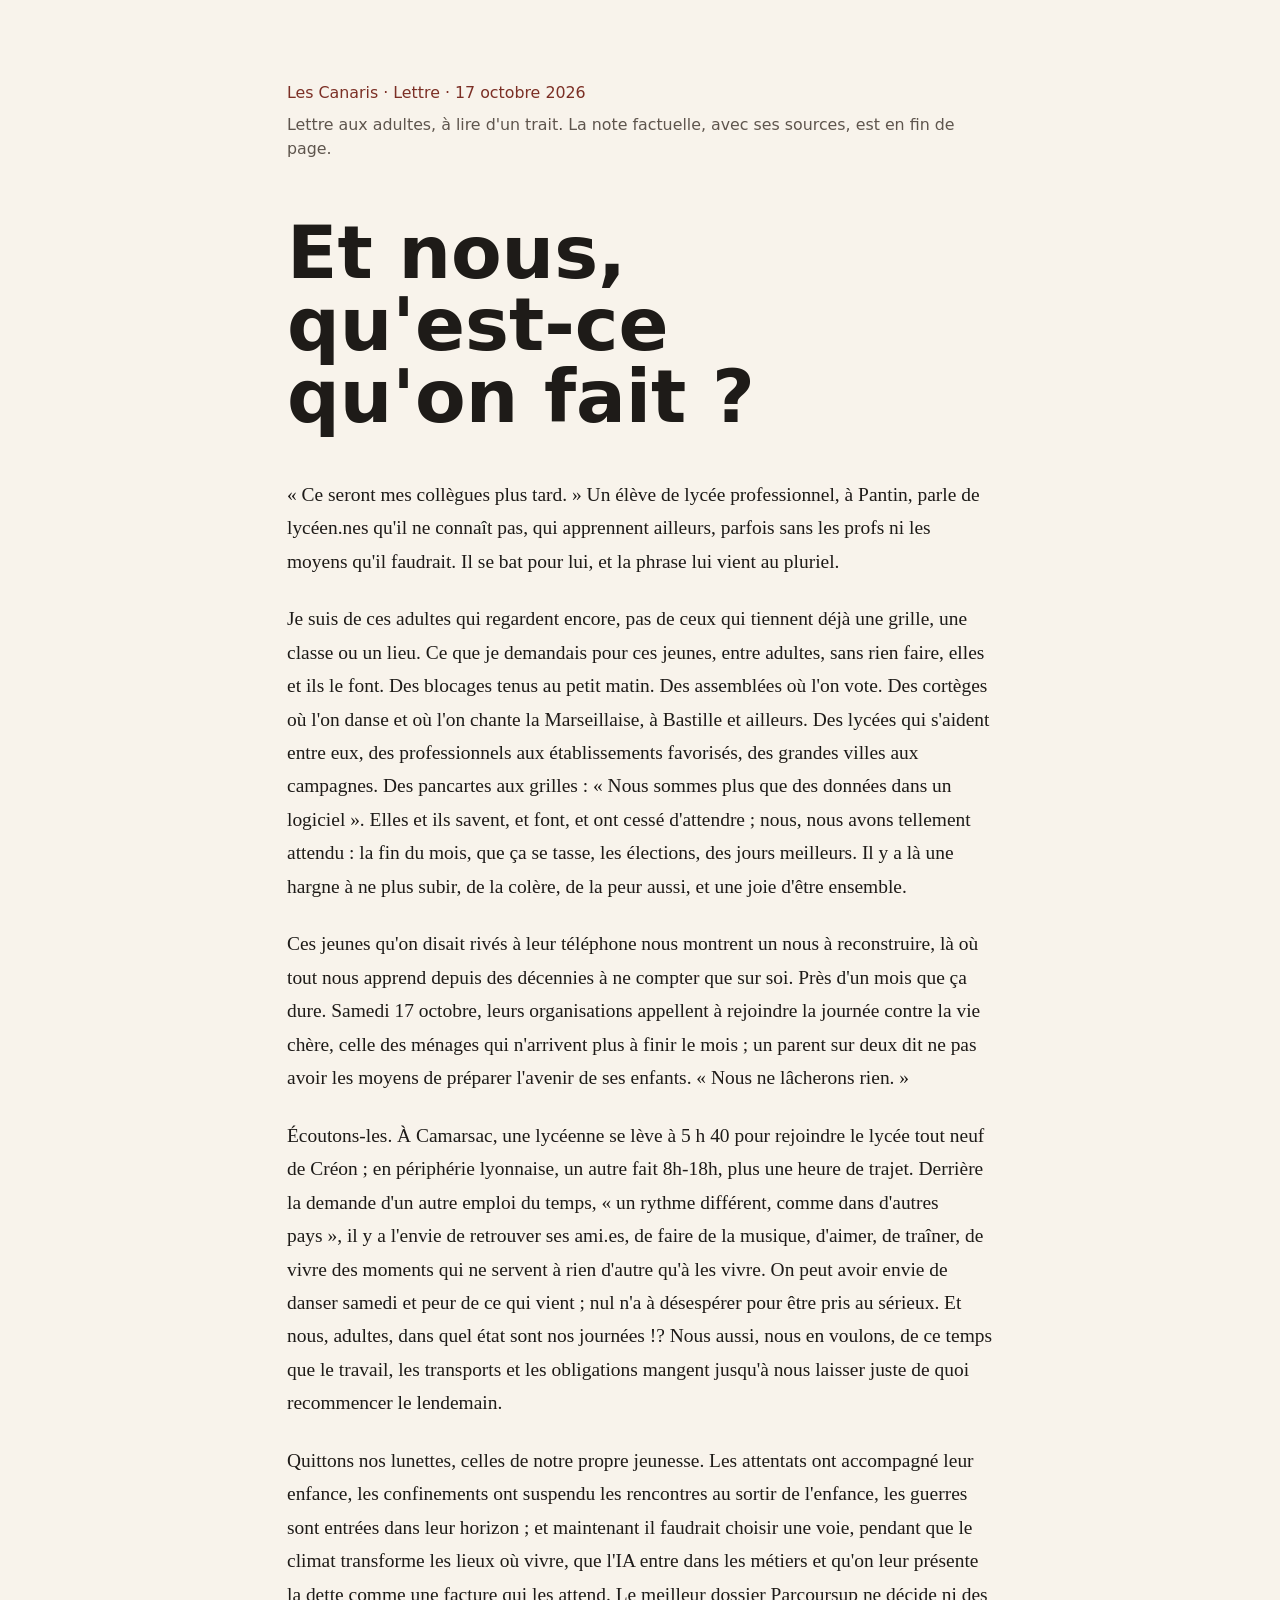
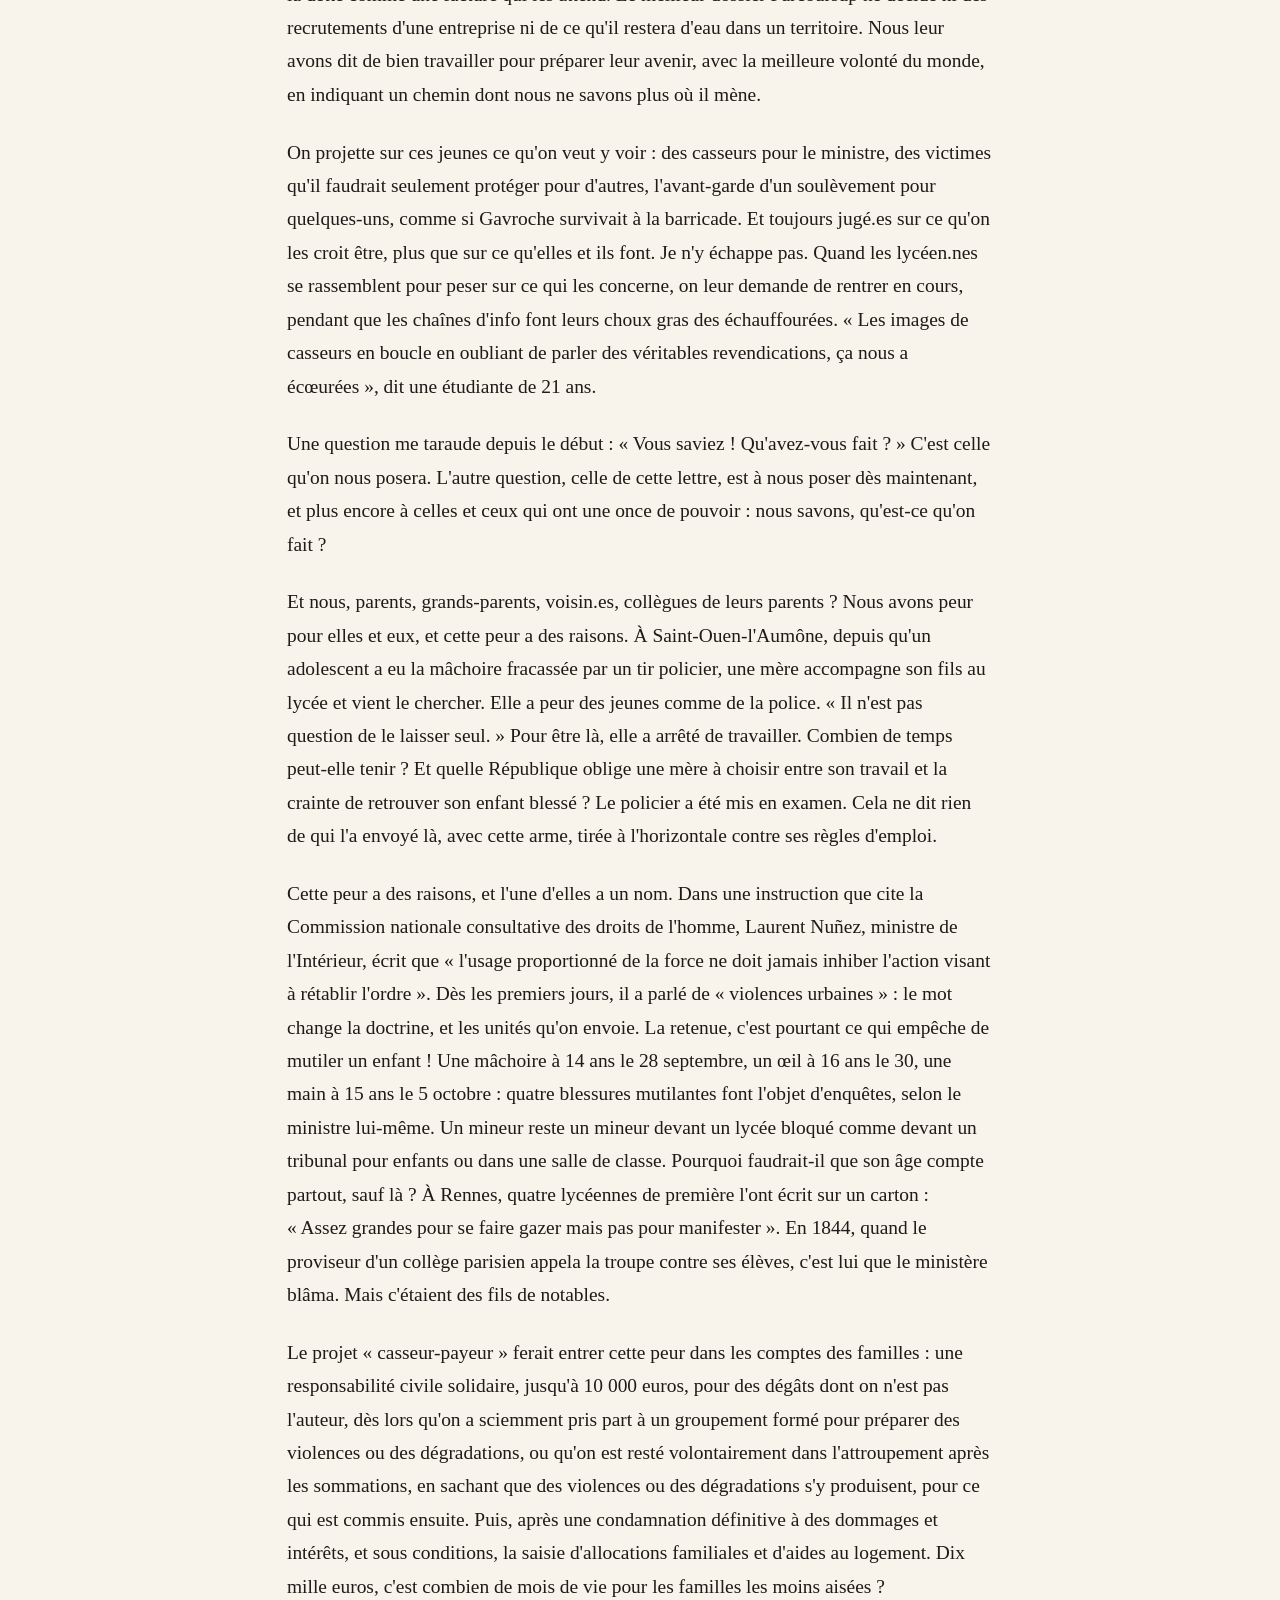
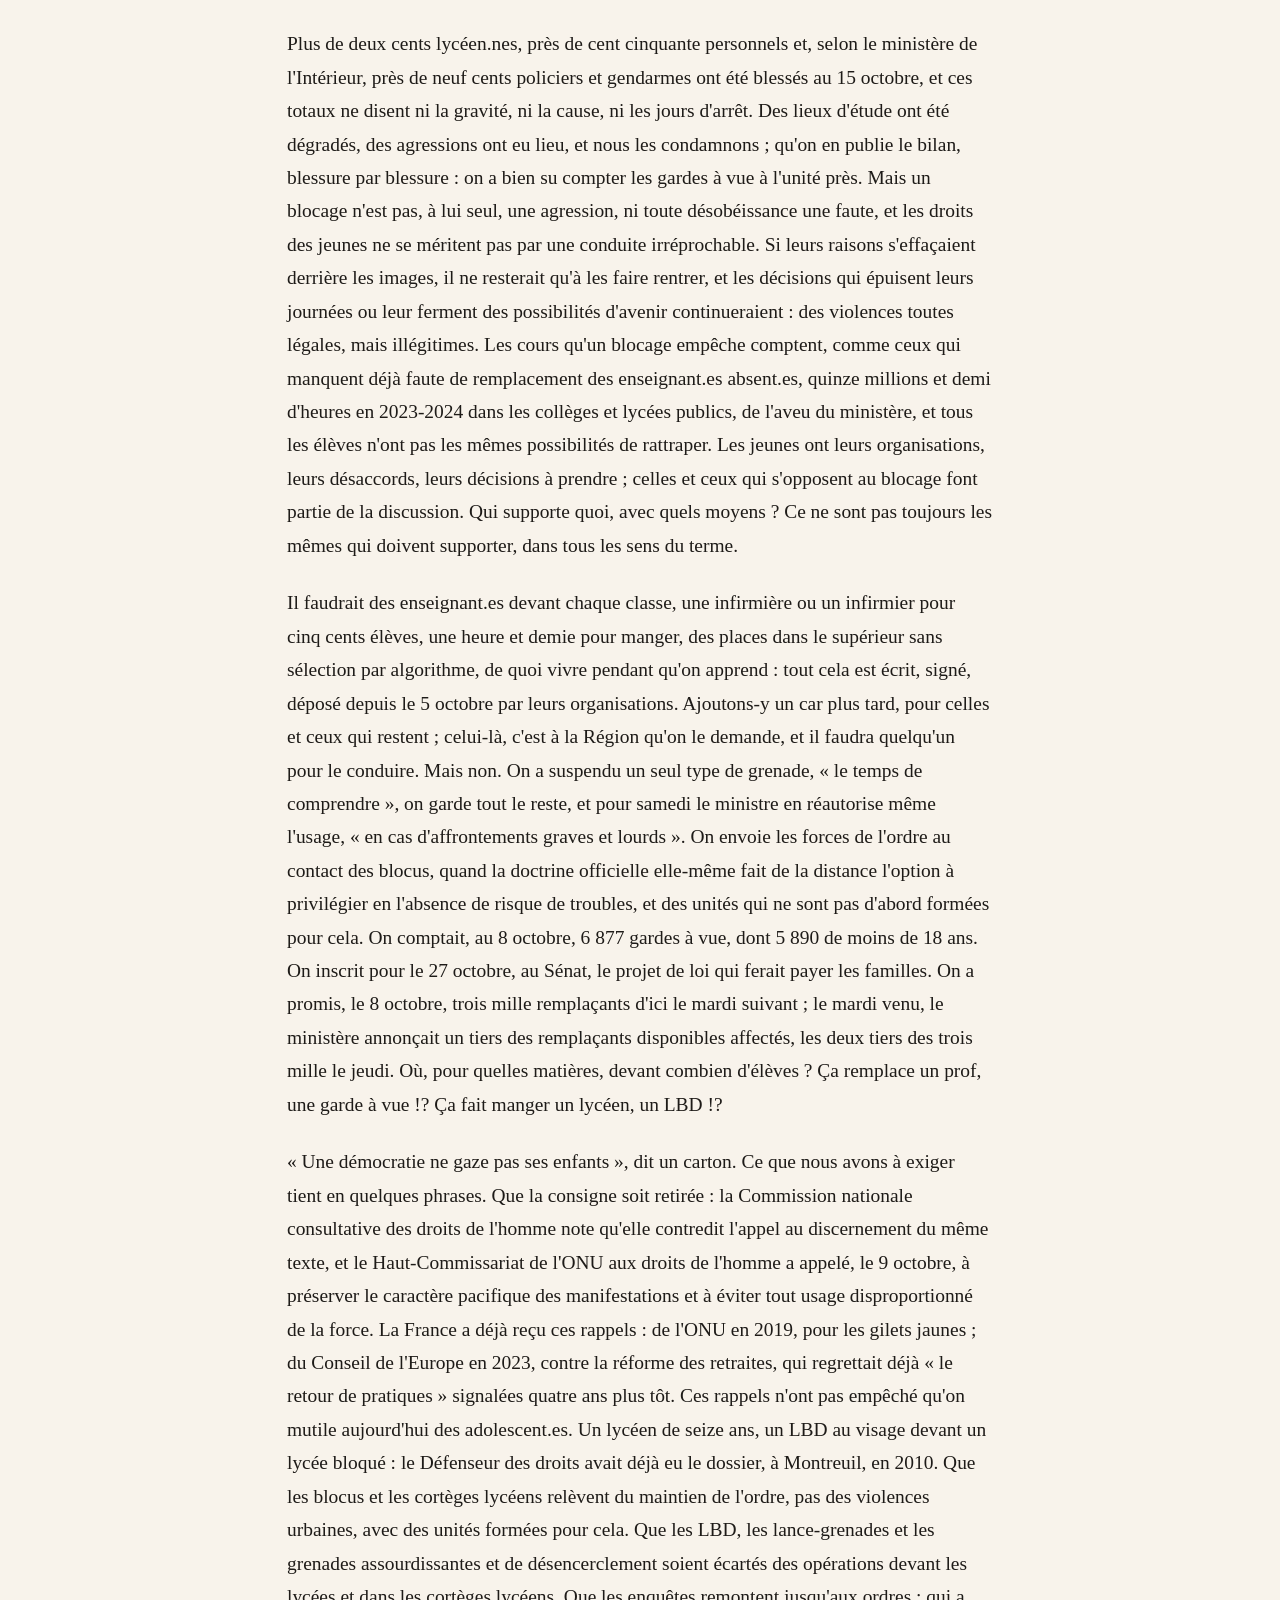
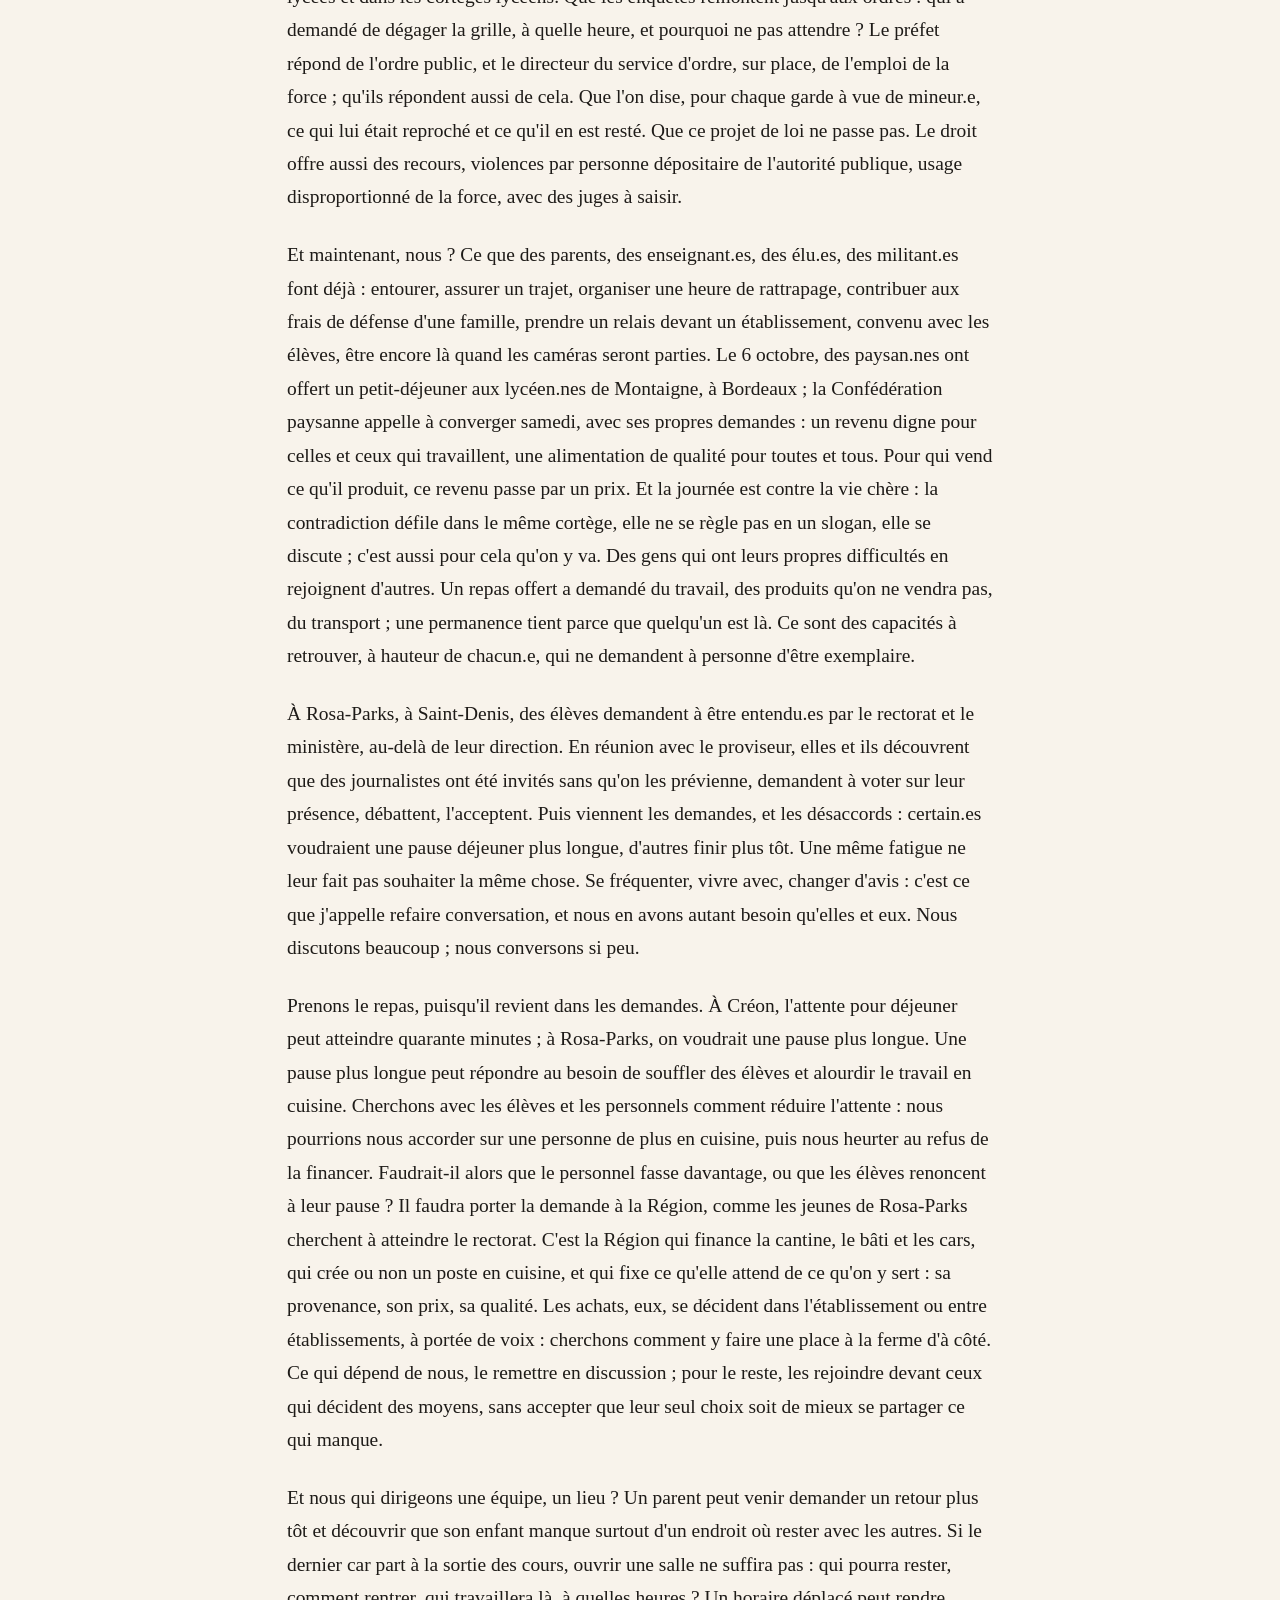
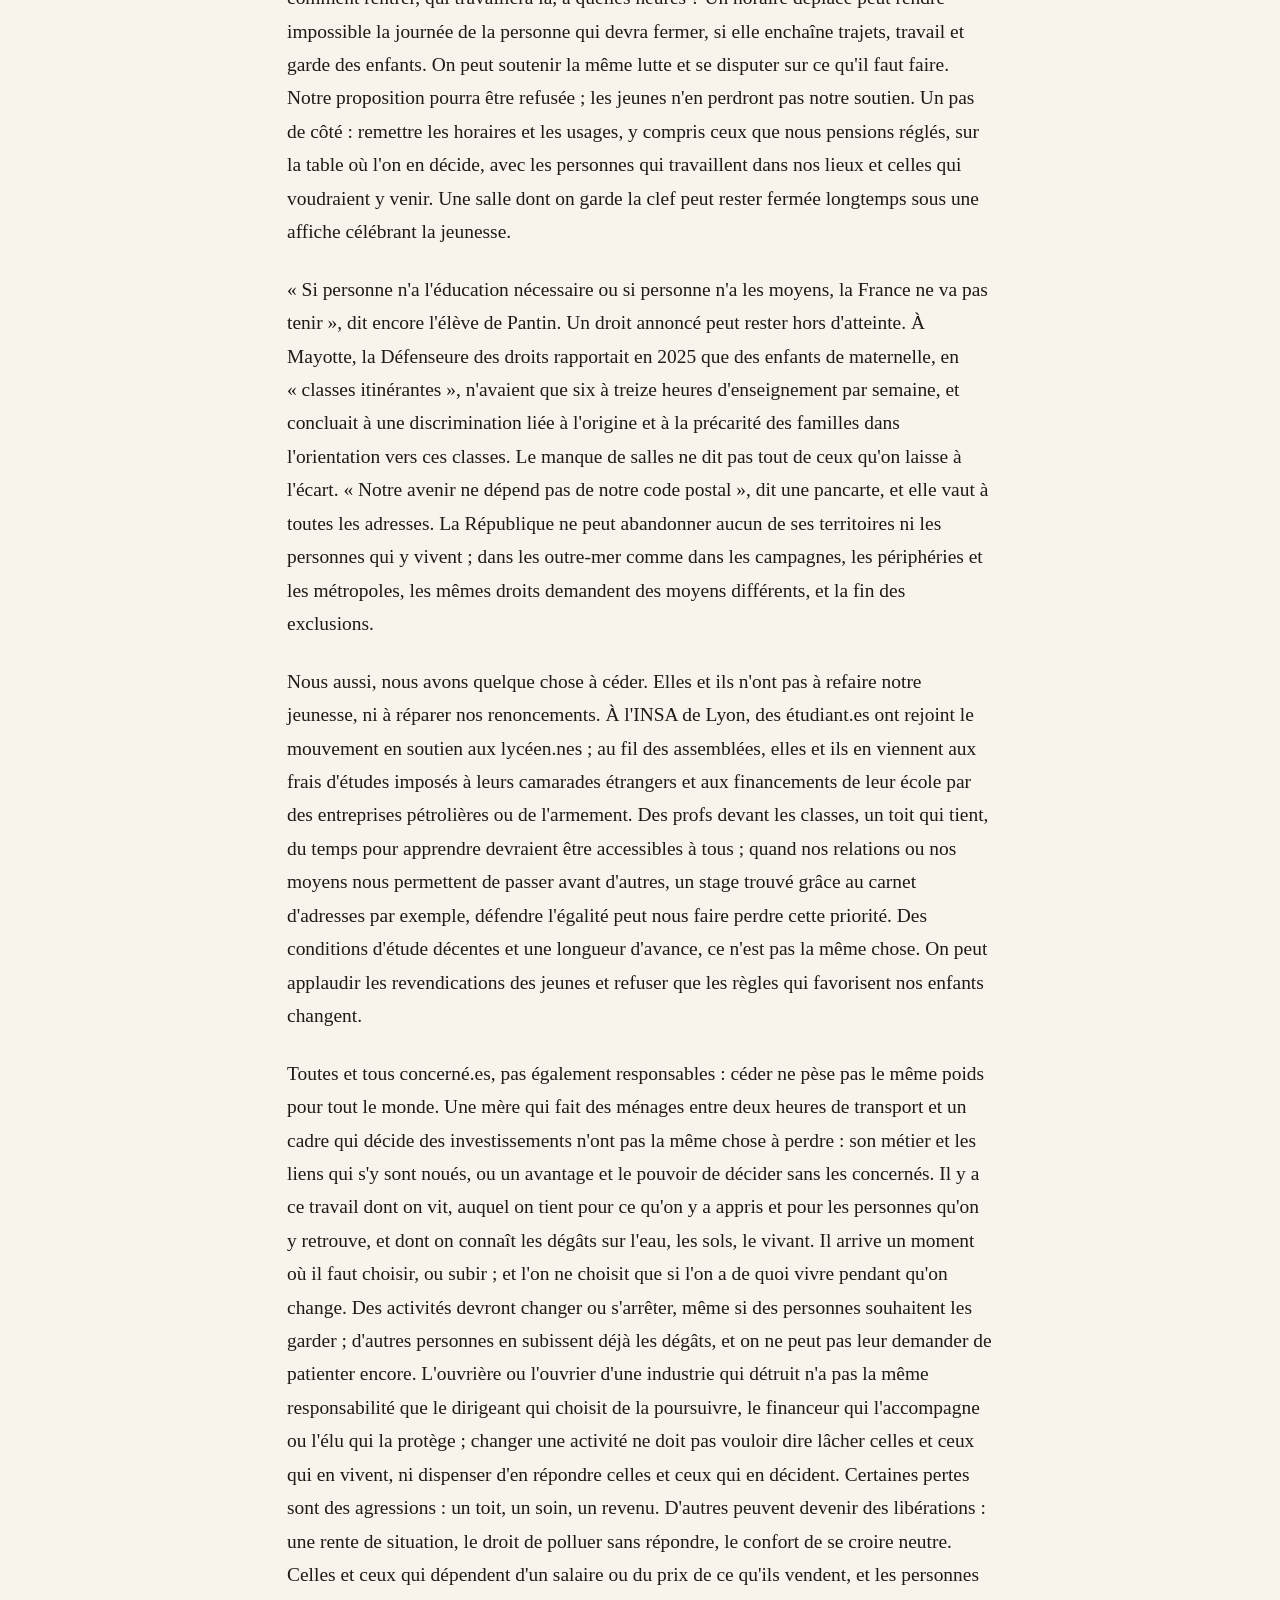
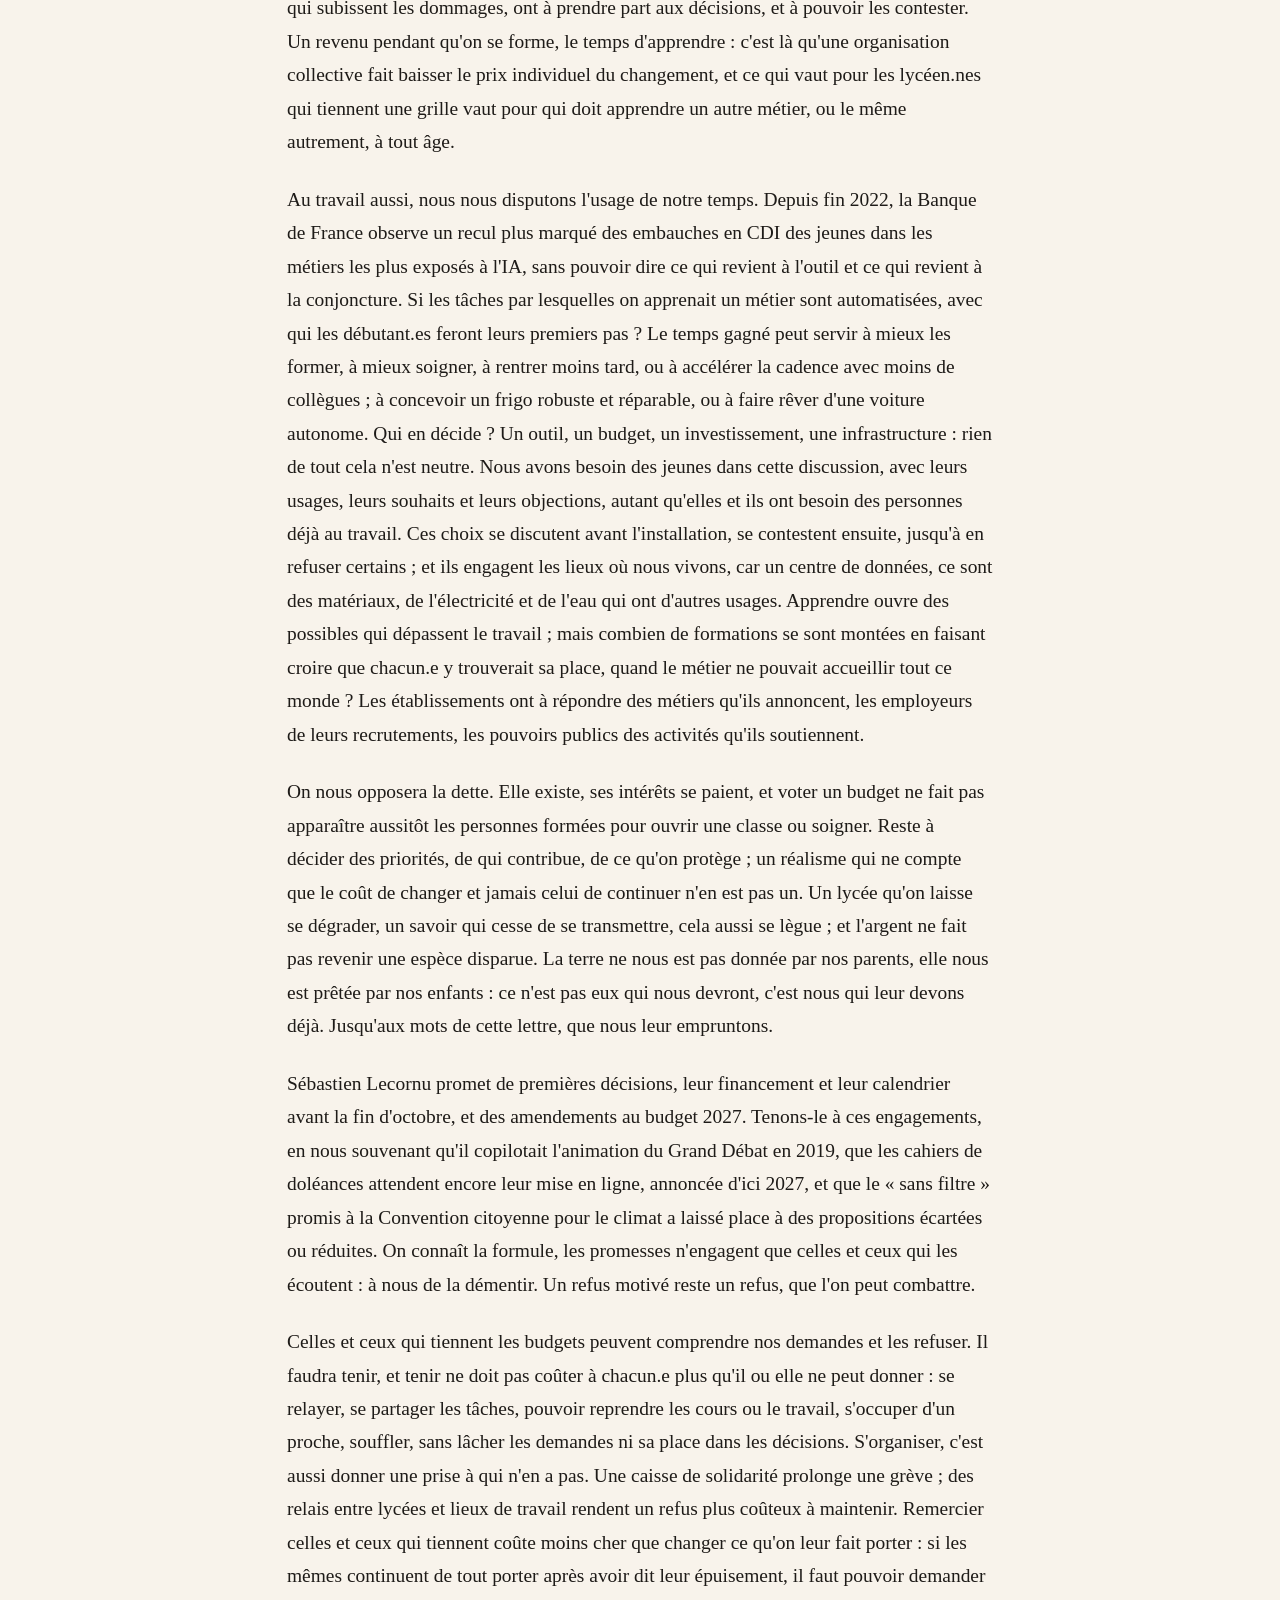
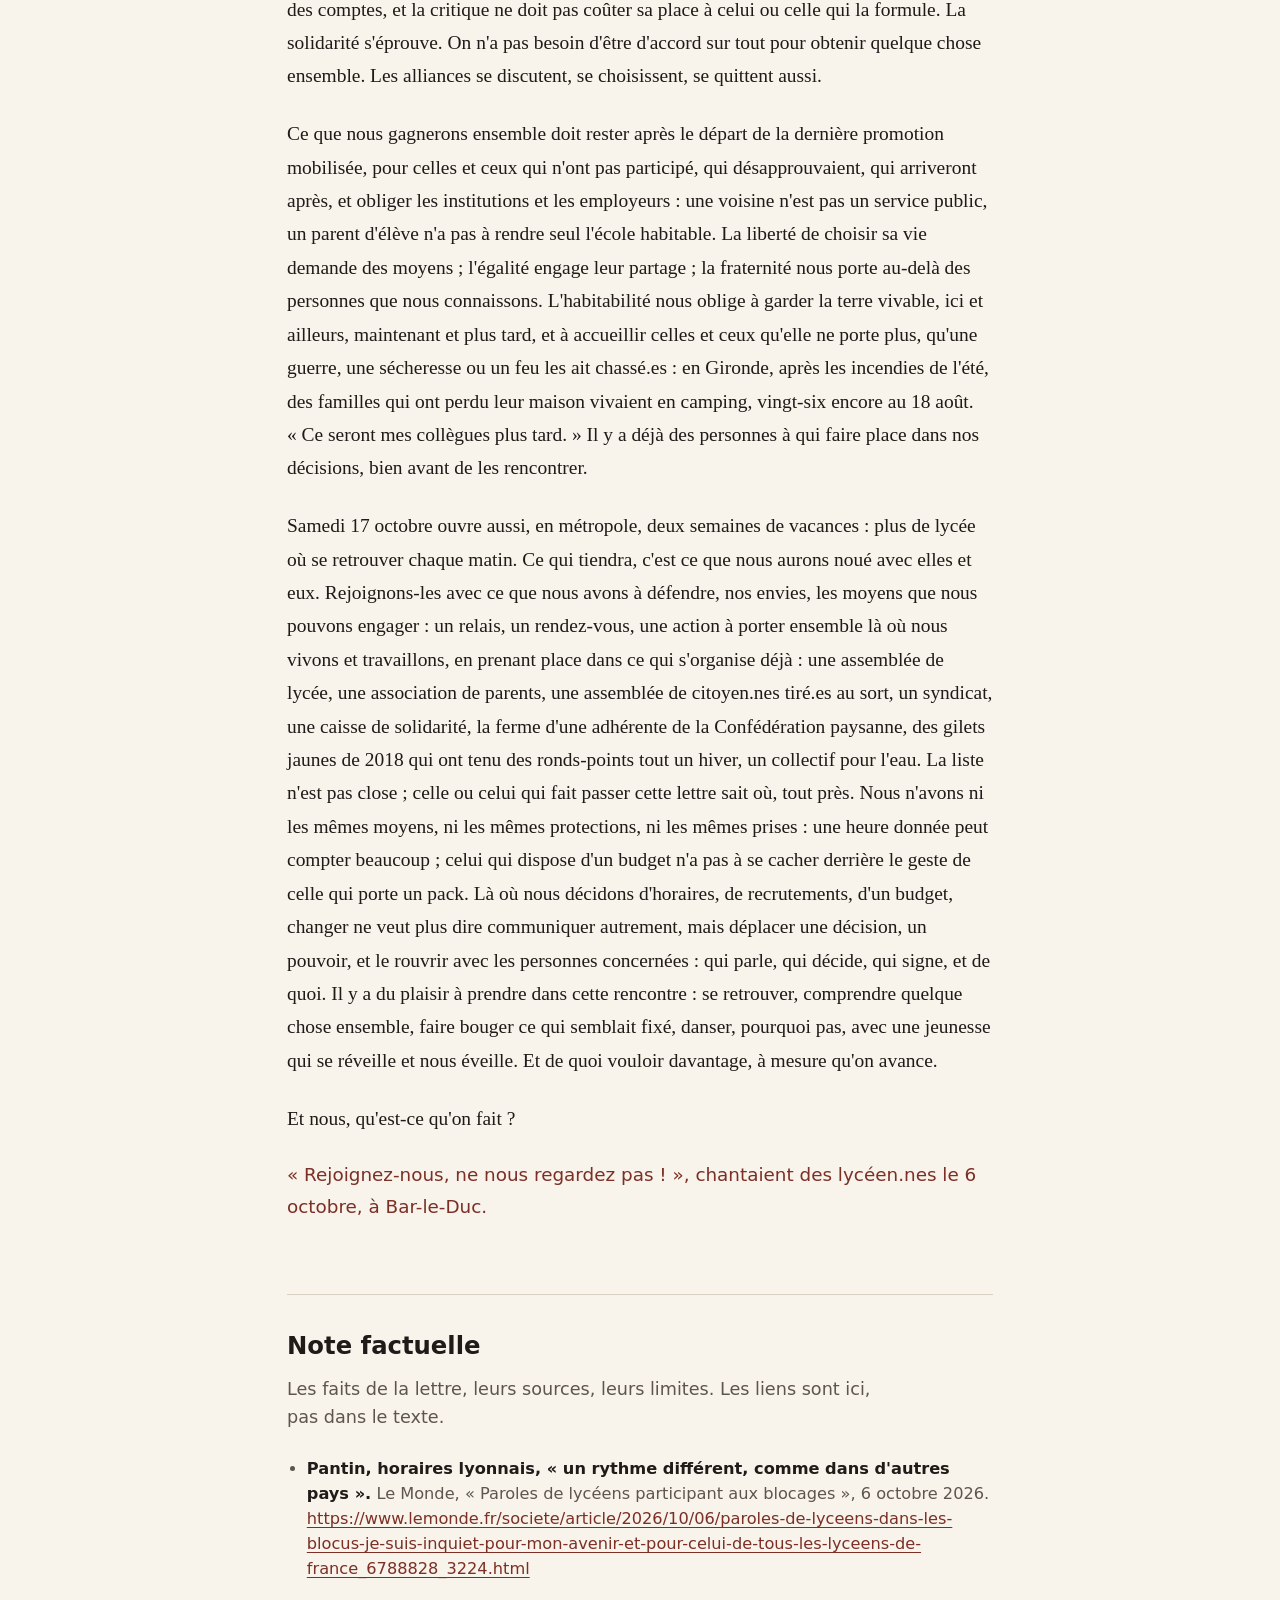
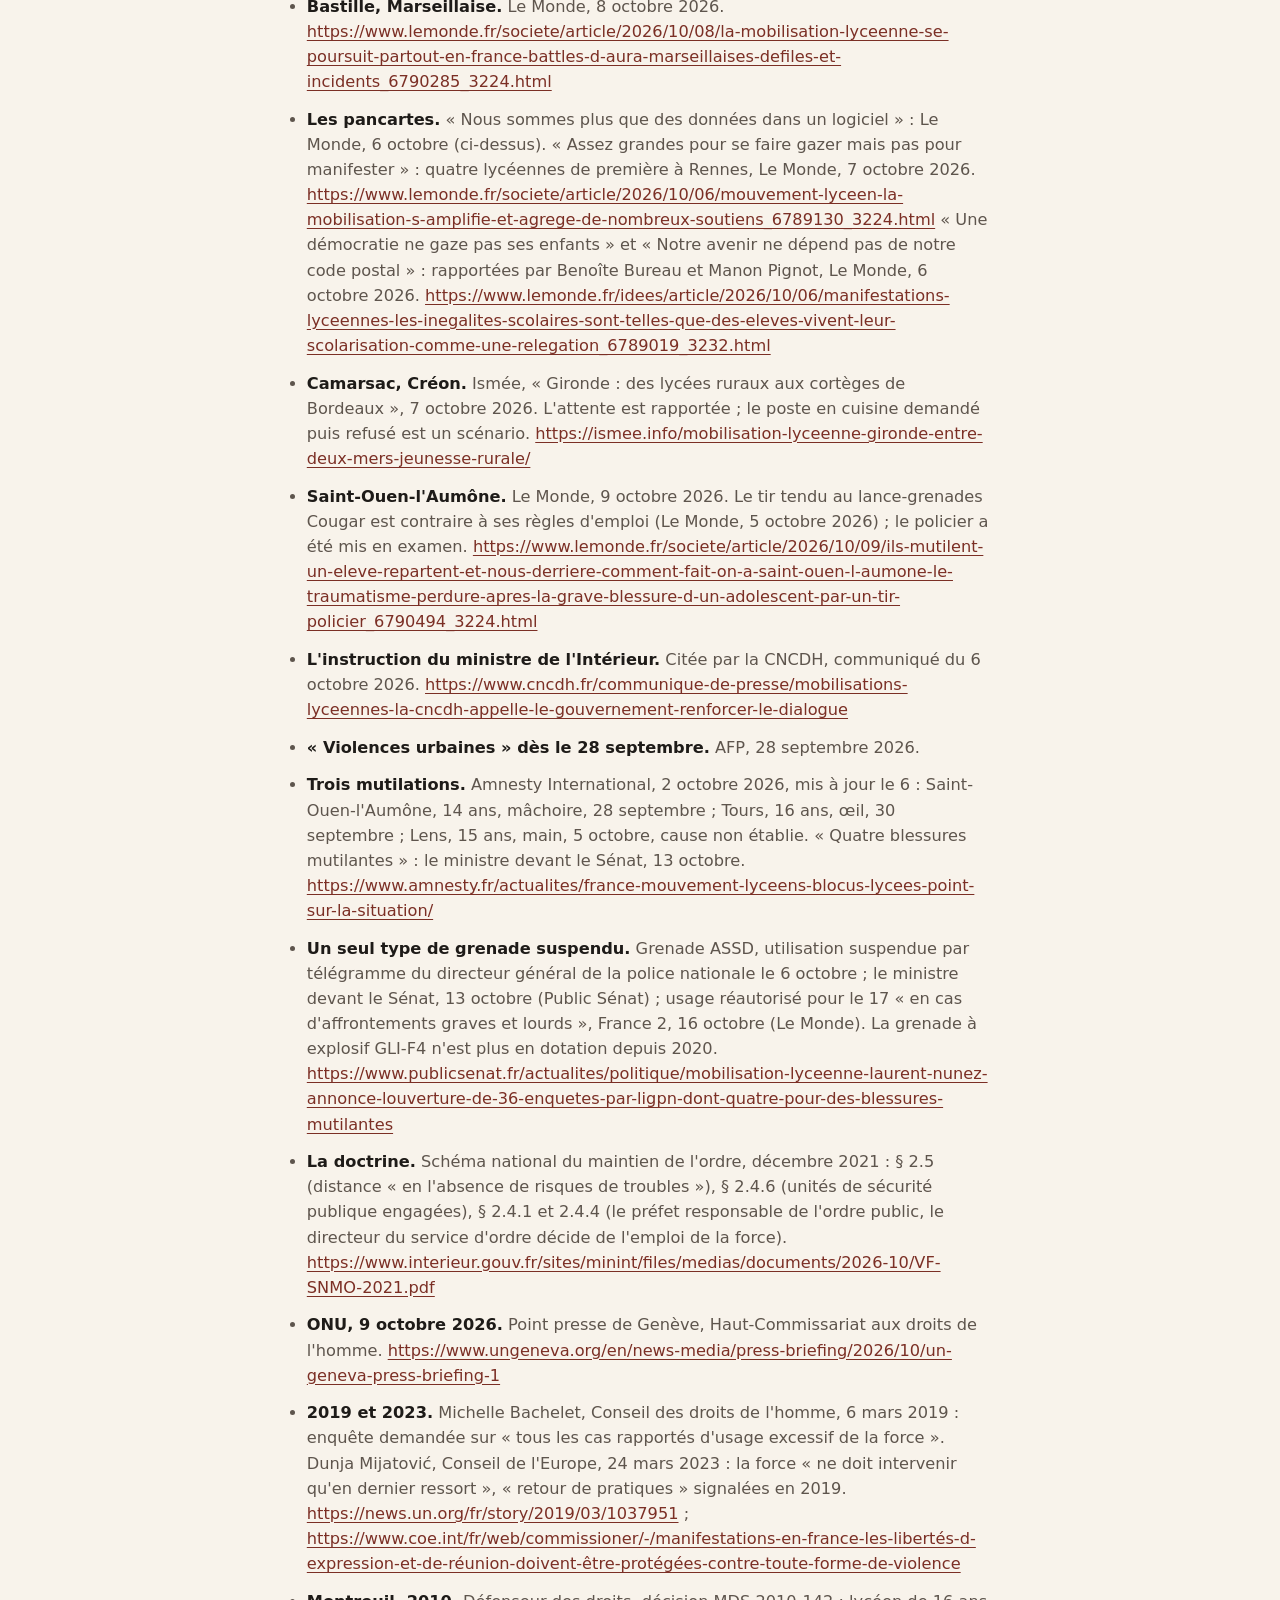
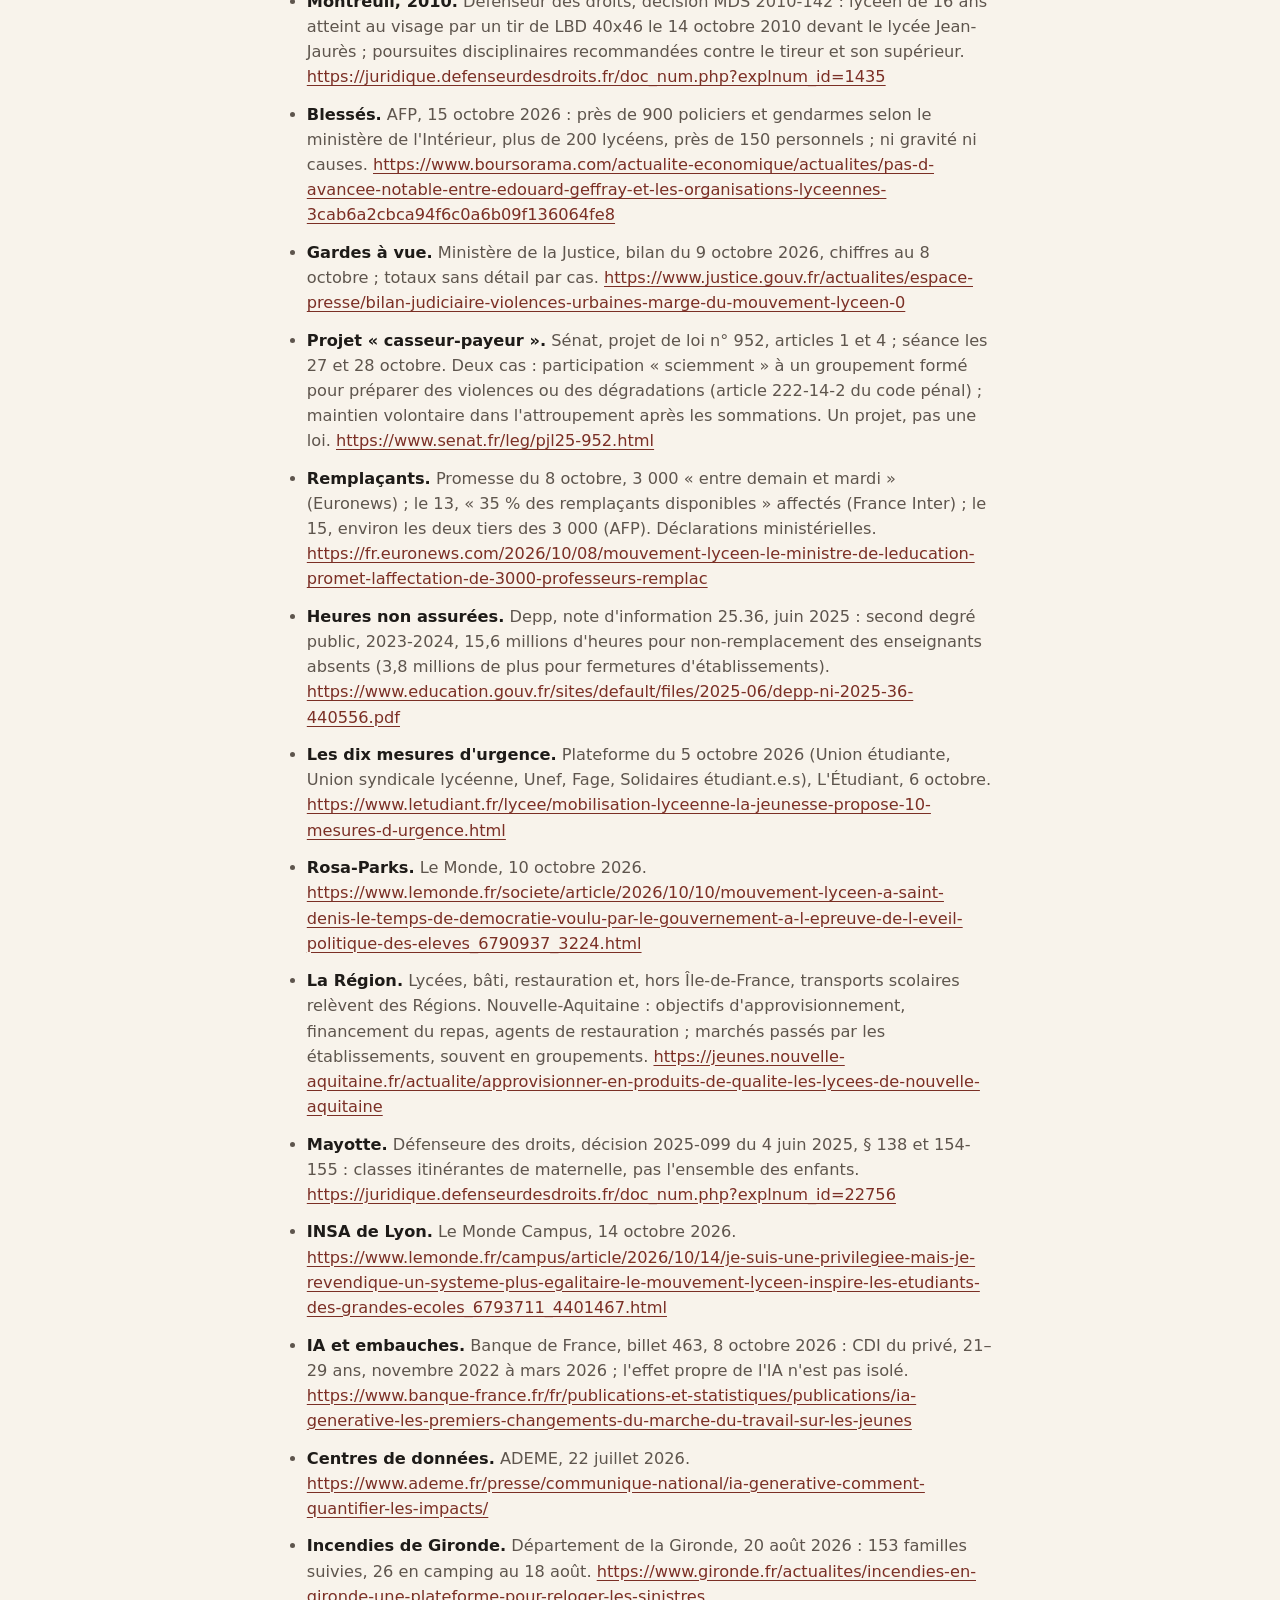
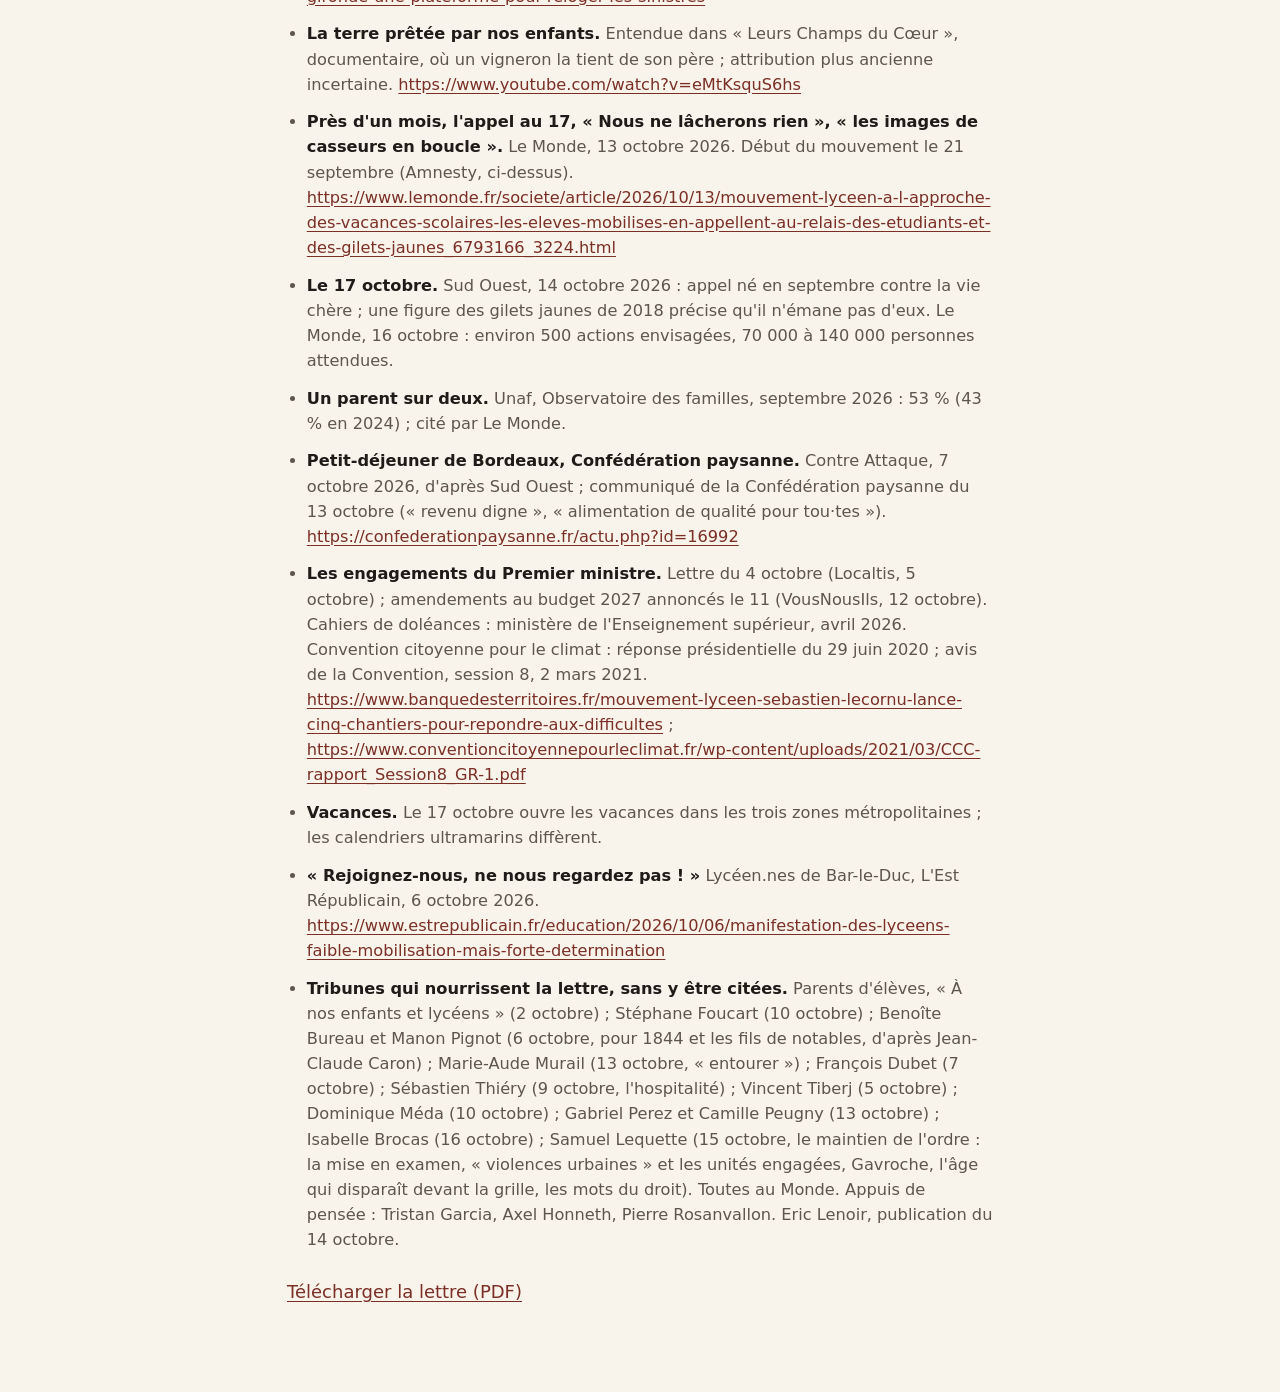
==== et-nous/index.html @ 7e0d25cf "Publier la lettre Et nous, qu'est-ce qu'on fait ? (17 octobre 2026)" ====
<!doctype html>
<html lang="fr">
<head>
  <meta charset="utf-8">
  <meta name="viewport" content="width=device-width, initial-scale=1">
  <title>Et nous, qu'est-ce qu'on fait ? · Les Canaris</title>
  <meta name="description" content="Lettre d'un adulte aux adultes sur la mobilisation lycéenne d'octobre 2026, avec sa note factuelle.">
  <link rel="stylesheet" href="styles.css">
</head>
<body>
  <main class="page">
    <header class="reading-header" aria-label="Présentation du texte">
      <p class="kicker">Les Canaris · Lettre · 17 octobre 2026</p>
      <p class="note">Lettre aux adultes, à lire d'un trait. La note factuelle, avec ses sources, est en fin de page.</p>
    </header>

    <article class="text" aria-labelledby="titre">
      <h1 id="titre">Et nous, qu'est-ce qu'on fait ?</h1>

      <p>« Ce seront mes collègues plus tard. » Un élève de lycée professionnel, à Pantin, parle de lycéen.nes qu'il ne connaît pas, qui apprennent ailleurs, parfois sans les profs ni les moyens qu'il faudrait. Il se bat pour lui, et la phrase lui vient au pluriel.</p>

      <p>Je suis de ces adultes qui regardent encore, pas de ceux qui tiennent déjà une grille, une classe ou un lieu. Ce que je demandais pour ces jeunes, entre adultes, sans rien faire, elles et ils le font. Des blocages tenus au petit matin. Des assemblées où l'on vote. Des cortèges où l'on danse et où l'on chante la Marseillaise, à Bastille et ailleurs. Des lycées qui s'aident entre eux, des professionnels aux établissements favorisés, des grandes villes aux campagnes. Des pancartes aux grilles : « Nous sommes plus que des données dans un logiciel ». Elles et ils savent, et font, et ont cessé d'attendre ; nous, nous avons tellement attendu : la fin du mois, que ça se tasse, les élections, des jours meilleurs. Il y a là une hargne à ne plus subir, de la colère, de la peur aussi, et une joie d'être ensemble.</p>

      <p>Ces jeunes qu'on disait rivés à leur téléphone nous montrent un nous à reconstruire, là où tout nous apprend depuis des décennies à ne compter que sur soi. Près d'un mois que ça dure. Samedi 17 octobre, leurs organisations appellent à rejoindre la journée contre la vie chère, celle des ménages qui n'arrivent plus à finir le mois ; un parent sur deux dit ne pas avoir les moyens de préparer l'avenir de ses enfants. « Nous ne lâcherons rien. »</p>

      <p>Écoutons-les. À Camarsac, une lycéenne se lève à 5 h 40 pour rejoindre le lycée tout neuf de Créon ; en périphérie lyonnaise, un autre fait 8h-18h, plus une heure de trajet. Derrière la demande d'un autre emploi du temps, « un rythme différent, comme dans d'autres pays », il y a l'envie de retrouver ses ami.es, de faire de la musique, d'aimer, de traîner, de vivre des moments qui ne servent à rien d'autre qu'à les vivre. On peut avoir envie de danser samedi et peur de ce qui vient ; nul n'a à désespérer pour être pris au sérieux. Et nous, adultes, dans quel état sont nos journées !? Nous aussi, nous en voulons, de ce temps que le travail, les transports et les obligations mangent jusqu'à nous laisser juste de quoi recommencer le lendemain.</p>

      <p>Quittons nos lunettes, celles de notre propre jeunesse. Les attentats ont accompagné leur enfance, les confinements ont suspendu les rencontres au sortir de l'enfance, les guerres sont entrées dans leur horizon ; et maintenant il faudrait choisir une voie, pendant que le climat transforme les lieux où vivre, que l'IA entre dans les métiers et qu'on leur présente la dette comme une facture qui les attend. Le meilleur dossier Parcoursup ne décide ni des recrutements d'une entreprise ni de ce qu'il restera d'eau dans un territoire. Nous leur avons dit de bien travailler pour préparer leur avenir, avec la meilleure volonté du monde, en indiquant un chemin dont nous ne savons plus où il mène.</p>

      <p>On projette sur ces jeunes ce qu'on veut y voir : des casseurs pour le ministre, des victimes qu'il faudrait seulement protéger pour d'autres, l'avant-garde d'un soulèvement pour quelques-uns, comme si Gavroche survivait à la barricade. Et toujours jugé.es sur ce qu'on les croit être, plus que sur ce qu'elles et ils font. Je n'y échappe pas. Quand les lycéen.nes se rassemblent pour peser sur ce qui les concerne, on leur demande de rentrer en cours, pendant que les chaînes d'info font leurs choux gras des échauffourées. « Les images de casseurs en boucle en oubliant de parler des véritables revendications, ça nous a écœurées », dit une étudiante de 21 ans.</p>

      <p>Une question me taraude depuis le début : « Vous saviez ! Qu'avez-vous fait ? » C'est celle qu'on nous posera. L'autre question, celle de cette lettre, est à nous poser dès maintenant, et plus encore à celles et ceux qui ont une once de pouvoir : nous savons, qu'est-ce qu'on fait ?</p>

      <p>Et nous, parents, grands-parents, voisin.es, collègues de leurs parents ? Nous avons peur pour elles et eux, et cette peur a des raisons. À Saint-Ouen-l'Aumône, depuis qu'un adolescent a eu la mâchoire fracassée par un tir policier, une mère accompagne son fils au lycée et vient le chercher. Elle a peur des jeunes comme de la police. « Il n'est pas question de le laisser seul. » Pour être là, elle a arrêté de travailler. Combien de temps peut-elle tenir ? Et quelle République oblige une mère à choisir entre son travail et la crainte de retrouver son enfant blessé ? Le policier a été mis en examen. Cela ne dit rien de qui l'a envoyé là, avec cette arme, tirée à l'horizontale contre ses règles d'emploi.</p>

      <p>Cette peur a des raisons, et l'une d'elles a un nom. Dans une instruction que cite la Commission nationale consultative des droits de l'homme, Laurent Nuñez, ministre de l'Intérieur, écrit que « l'usage proportionné de la force ne doit jamais inhiber l'action visant à rétablir l'ordre ». Dès les premiers jours, il a parlé de « violences urbaines » : le mot change la doctrine, et les unités qu'on envoie. La retenue, c'est pourtant ce qui empêche de mutiler un enfant ! Une mâchoire à 14 ans le 28 septembre, un œil à 16 ans le 30, une main à 15 ans le 5 octobre : quatre blessures mutilantes font l'objet d'enquêtes, selon le ministre lui-même. Un mineur reste un mineur devant un lycée bloqué comme devant un tribunal pour enfants ou dans une salle de classe. Pourquoi faudrait-il que son âge compte partout, sauf là ? À Rennes, quatre lycéennes de première l'ont écrit sur un carton : « Assez grandes pour se faire gazer mais pas pour manifester ». En 1844, quand le proviseur d'un collège parisien appela la troupe contre ses élèves, c'est lui que le ministère blâma. Mais c'étaient des fils de notables.</p>

      <p>Le projet « casseur-payeur » ferait entrer cette peur dans les comptes des familles : une responsabilité civile solidaire, jusqu'à 10 000 euros, pour des dégâts dont on n'est pas l'auteur, dès lors qu'on a sciemment pris part à un groupement formé pour préparer des violences ou des dégradations, ou qu'on est resté volontairement dans l'attroupement après les sommations, en sachant que des violences ou des dégradations s'y produisent, pour ce qui est commis ensuite. Puis, après une condamnation définitive à des dommages et intérêts, et sous conditions, la saisie d'allocations familiales et d'aides au logement. Dix mille euros, c'est combien de mois de vie pour les familles les moins aisées ?</p>

      <p>Plus de deux cents lycéen.nes, près de cent cinquante personnels et, selon le ministère de l'Intérieur, près de neuf cents policiers et gendarmes ont été blessés au 15 octobre, et ces totaux ne disent ni la gravité, ni la cause, ni les jours d'arrêt. Des lieux d'étude ont été dégradés, des agressions ont eu lieu, et nous les condamnons ; qu'on en publie le bilan, blessure par blessure : on a bien su compter les gardes à vue à l'unité près. Mais un blocage n'est pas, à lui seul, une agression, ni toute désobéissance une faute, et les droits des jeunes ne se méritent pas par une conduite irréprochable. Si leurs raisons s'effaçaient derrière les images, il ne resterait qu'à les faire rentrer, et les décisions qui épuisent leurs journées ou leur ferment des possibilités d'avenir continueraient : des violences toutes légales, mais illégitimes. Les cours qu'un blocage empêche comptent, comme ceux qui manquent déjà faute de remplacement des enseignant.es absent.es, quinze millions et demi d'heures en 2023-2024 dans les collèges et lycées publics, de l'aveu du ministère, et tous les élèves n'ont pas les mêmes possibilités de rattraper. Les jeunes ont leurs organisations, leurs désaccords, leurs décisions à prendre ; celles et ceux qui s'opposent au blocage font partie de la discussion. Qui supporte quoi, avec quels moyens ? Ce ne sont pas toujours les mêmes qui doivent supporter, dans tous les sens du terme.</p>

      <p>Il faudrait des enseignant.es devant chaque classe, une infirmière ou un infirmier pour cinq cents élèves, une heure et demie pour manger, des places dans le supérieur sans sélection par algorithme, de quoi vivre pendant qu'on apprend : tout cela est écrit, signé, déposé depuis le 5 octobre par leurs organisations. Ajoutons-y un car plus tard, pour celles et ceux qui restent ; celui-là, c'est à la Région qu'on le demande, et il faudra quelqu'un pour le conduire. Mais non. On a suspendu un seul type de grenade, « le temps de comprendre », on garde tout le reste, et pour samedi le ministre en réautorise même l'usage, « en cas d'affrontements graves et lourds ». On envoie les forces de l'ordre au contact des blocus, quand la doctrine officielle elle-même fait de la distance l'option à privilégier en l'absence de risque de troubles, et des unités qui ne sont pas d'abord formées pour cela. On comptait, au 8 octobre, 6 877 gardes à vue, dont 5 890 de moins de 18 ans. On inscrit pour le 27 octobre, au Sénat, le projet de loi qui ferait payer les familles. On a promis, le 8 octobre, trois mille remplaçants d'ici le mardi suivant ; le mardi venu, le ministère annonçait un tiers des remplaçants disponibles affectés, les deux tiers des trois mille le jeudi. Où, pour quelles matières, devant combien d'élèves ? Ça remplace un prof, une garde à vue !? Ça fait manger un lycéen, un LBD !?</p>

      <p>« Une démocratie ne gaze pas ses enfants », dit un carton. Ce que nous avons à exiger tient en quelques phrases. Que la consigne soit retirée : la Commission nationale consultative des droits de l'homme note qu'elle contredit l'appel au discernement du même texte, et le Haut-Commissariat de l'ONU aux droits de l'homme a appelé, le 9 octobre, à préserver le caractère pacifique des manifestations et à éviter tout usage disproportionné de la force. La France a déjà reçu ces rappels : de l'ONU en 2019, pour les gilets jaunes ; du Conseil de l'Europe en 2023, contre la réforme des retraites, qui regrettait déjà « le retour de pratiques » signalées quatre ans plus tôt. Ces rappels n'ont pas empêché qu'on mutile aujourd'hui des adolescent.es. Un lycéen de seize ans, un LBD au visage devant un lycée bloqué : le Défenseur des droits avait déjà eu le dossier, à Montreuil, en 2010. Que les blocus et les cortèges lycéens relèvent du maintien de l'ordre, pas des violences urbaines, avec des unités formées pour cela. Que les LBD, les lance-grenades et les grenades assourdissantes et de désencerclement soient écartés des opérations devant les lycées et dans les cortèges lycéens. Que les enquêtes remontent jusqu'aux ordres : qui a demandé de dégager la grille, à quelle heure, et pourquoi ne pas attendre ? Le préfet répond de l'ordre public, et le directeur du service d'ordre, sur place, de l'emploi de la force ; qu'ils répondent aussi de cela. Que l'on dise, pour chaque garde à vue de mineur.e, ce qui lui était reproché et ce qu'il en est resté. Que ce projet de loi ne passe pas. Le droit offre aussi des recours, violences par personne dépositaire de l'autorité publique, usage disproportionné de la force, avec des juges à saisir.</p>

      <p>Et maintenant, nous ? Ce que des parents, des enseignant.es, des élu.es, des militant.es font déjà : entourer, assurer un trajet, organiser une heure de rattrapage, contribuer aux frais de défense d'une famille, prendre un relais devant un établissement, convenu avec les élèves, être encore là quand les caméras seront parties. Le 6 octobre, des paysan.nes ont offert un petit-déjeuner aux lycéen.nes de Montaigne, à Bordeaux ; la Confédération paysanne appelle à converger samedi, avec ses propres demandes : un revenu digne pour celles et ceux qui travaillent, une alimentation de qualité pour toutes et tous. Pour qui vend ce qu'il produit, ce revenu passe par un prix. Et la journée est contre la vie chère : la contradiction défile dans le même cortège, elle ne se règle pas en un slogan, elle se discute ; c'est aussi pour cela qu'on y va. Des gens qui ont leurs propres difficultés en rejoignent d'autres. Un repas offert a demandé du travail, des produits qu'on ne vendra pas, du transport ; une permanence tient parce que quelqu'un est là. Ce sont des capacités à retrouver, à hauteur de chacun.e, qui ne demandent à personne d'être exemplaire.</p>

      <p>À Rosa-Parks, à Saint-Denis, des élèves demandent à être entendu.es par le rectorat et le ministère, au-delà de leur direction. En réunion avec le proviseur, elles et ils découvrent que des journalistes ont été invités sans qu'on les prévienne, demandent à voter sur leur présence, débattent, l'acceptent. Puis viennent les demandes, et les désaccords : certain.es voudraient une pause déjeuner plus longue, d'autres finir plus tôt. Une même fatigue ne leur fait pas souhaiter la même chose. Se fréquenter, vivre avec, changer d'avis : c'est ce que j'appelle refaire conversation, et nous en avons autant besoin qu'elles et eux. Nous discutons beaucoup ; nous conversons si peu.</p>

      <p>Prenons le repas, puisqu'il revient dans les demandes. À Créon, l'attente pour déjeuner peut atteindre quarante minutes ; à Rosa-Parks, on voudrait une pause plus longue. Une pause plus longue peut répondre au besoin de souffler des élèves et alourdir le travail en cuisine. Cherchons avec les élèves et les personnels comment réduire l'attente : nous pourrions nous accorder sur une personne de plus en cuisine, puis nous heurter au refus de la financer. Faudrait-il alors que le personnel fasse davantage, ou que les élèves renoncent à leur pause ? Il faudra porter la demande à la Région, comme les jeunes de Rosa-Parks cherchent à atteindre le rectorat. C'est la Région qui finance la cantine, le bâti et les cars, qui crée ou non un poste en cuisine, et qui fixe ce qu'elle attend de ce qu'on y sert : sa provenance, son prix, sa qualité. Les achats, eux, se décident dans l'établissement ou entre établissements, à portée de voix : cherchons comment y faire une place à la ferme d'à côté. Ce qui dépend de nous, le remettre en discussion ; pour le reste, les rejoindre devant ceux qui décident des moyens, sans accepter que leur seul choix soit de mieux se partager ce qui manque.</p>

      <p>Et nous qui dirigeons une équipe, un lieu ? Un parent peut venir demander un retour plus tôt et découvrir que son enfant manque surtout d'un endroit où rester avec les autres. Si le dernier car part à la sortie des cours, ouvrir une salle ne suffira pas : qui pourra rester, comment rentrer, qui travaillera là, à quelles heures ? Un horaire déplacé peut rendre impossible la journée de la personne qui devra fermer, si elle enchaîne trajets, travail et garde des enfants. On peut soutenir la même lutte et se disputer sur ce qu'il faut faire. Notre proposition pourra être refusée ; les jeunes n'en perdront pas notre soutien. Un pas de côté : remettre les horaires et les usages, y compris ceux que nous pensions réglés, sur la table où l'on en décide, avec les personnes qui travaillent dans nos lieux et celles qui voudraient y venir. Une salle dont on garde la clef peut rester fermée longtemps sous une affiche célébrant la jeunesse.</p>

      <p>« Si personne n'a l'éducation nécessaire ou si personne n'a les moyens, la France ne va pas tenir », dit encore l'élève de Pantin. Un droit annoncé peut rester hors d'atteinte. À Mayotte, la Défenseure des droits rapportait en 2025 que des enfants de maternelle, en « classes itinérantes », n'avaient que six à treize heures d'enseignement par semaine, et concluait à une discrimination liée à l'origine et à la précarité des familles dans l'orientation vers ces classes. Le manque de salles ne dit pas tout de ceux qu'on laisse à l'écart. « Notre avenir ne dépend pas de notre code postal », dit une pancarte, et elle vaut à toutes les adresses. La République ne peut abandonner aucun de ses territoires ni les personnes qui y vivent ; dans les outre-mer comme dans les campagnes, les périphéries et les métropoles, les mêmes droits demandent des moyens différents, et la fin des exclusions.</p>

      <p>Nous aussi, nous avons quelque chose à céder. Elles et ils n'ont pas à refaire notre jeunesse, ni à réparer nos renoncements. À l'INSA de Lyon, des étudiant.es ont rejoint le mouvement en soutien aux lycéen.nes ; au fil des assemblées, elles et ils en viennent aux frais d'études imposés à leurs camarades étrangers et aux financements de leur école par des entreprises pétrolières ou de l'armement. Des profs devant les classes, un toit qui tient, du temps pour apprendre devraient être accessibles à tous ; quand nos relations ou nos moyens nous permettent de passer avant d'autres, un stage trouvé grâce au carnet d'adresses par exemple, défendre l'égalité peut nous faire perdre cette priorité. Des conditions d'étude décentes et une longueur d'avance, ce n'est pas la même chose. On peut applaudir les revendications des jeunes et refuser que les règles qui favorisent nos enfants changent.</p>

      <p>Toutes et tous concerné.es, pas également responsables : céder ne pèse pas le même poids pour tout le monde. Une mère qui fait des ménages entre deux heures de transport et un cadre qui décide des investissements n'ont pas la même chose à perdre : son métier et les liens qui s'y sont noués, ou un avantage et le pouvoir de décider sans les concernés. Il y a ce travail dont on vit, auquel on tient pour ce qu'on y a appris et pour les personnes qu'on y retrouve, et dont on connaît les dégâts sur l'eau, les sols, le vivant. Il arrive un moment où il faut choisir, ou subir ; et l'on ne choisit que si l'on a de quoi vivre pendant qu'on change. Des activités devront changer ou s'arrêter, même si des personnes souhaitent les garder ; d'autres personnes en subissent déjà les dégâts, et on ne peut pas leur demander de patienter encore. L'ouvrière ou l'ouvrier d'une industrie qui détruit n'a pas la même responsabilité que le dirigeant qui choisit de la poursuivre, le financeur qui l'accompagne ou l'élu qui la protège ; changer une activité ne doit pas vouloir dire lâcher celles et ceux qui en vivent, ni dispenser d'en répondre celles et ceux qui en décident. Certaines pertes sont des agressions : un toit, un soin, un revenu. D'autres peuvent devenir des libérations : une rente de situation, le droit de polluer sans répondre, le confort de se croire neutre. Celles et ceux qui dépendent d'un salaire ou du prix de ce qu'ils vendent, et les personnes qui subissent les dommages, ont à prendre part aux décisions, et à pouvoir les contester. Un revenu pendant qu'on se forme, le temps d'apprendre : c'est là qu'une organisation collective fait baisser le prix individuel du changement, et ce qui vaut pour les lycéen.nes qui tiennent une grille vaut pour qui doit apprendre un autre métier, ou le même autrement, à tout âge.</p>

      <p>Au travail aussi, nous nous disputons l'usage de notre temps. Depuis fin 2022, la Banque de France observe un recul plus marqué des embauches en CDI des jeunes dans les métiers les plus exposés à l'IA, sans pouvoir dire ce qui revient à l'outil et ce qui revient à la conjoncture. Si les tâches par lesquelles on apprenait un métier sont automatisées, avec qui les débutant.es feront leurs premiers pas ? Le temps gagné peut servir à mieux les former, à mieux soigner, à rentrer moins tard, ou à accélérer la cadence avec moins de collègues ; à concevoir un frigo robuste et réparable, ou à faire rêver d'une voiture autonome. Qui en décide ? Un outil, un budget, un investissement, une infrastructure : rien de tout cela n'est neutre. Nous avons besoin des jeunes dans cette discussion, avec leurs usages, leurs souhaits et leurs objections, autant qu'elles et ils ont besoin des personnes déjà au travail. Ces choix se discutent avant l'installation, se contestent ensuite, jusqu'à en refuser certains ; et ils engagent les lieux où nous vivons, car un centre de données, ce sont des matériaux, de l'électricité et de l'eau qui ont d'autres usages. Apprendre ouvre des possibles qui dépassent le travail ; mais combien de formations se sont montées en faisant croire que chacun.e y trouverait sa place, quand le métier ne pouvait accueillir tout ce monde ? Les établissements ont à répondre des métiers qu'ils annoncent, les employeurs de leurs recrutements, les pouvoirs publics des activités qu'ils soutiennent.</p>

      <p>On nous opposera la dette. Elle existe, ses intérêts se paient, et voter un budget ne fait pas apparaître aussitôt les personnes formées pour ouvrir une classe ou soigner. Reste à décider des priorités, de qui contribue, de ce qu'on protège ; un réalisme qui ne compte que le coût de changer et jamais celui de continuer n'en est pas un. Un lycée qu'on laisse se dégrader, un savoir qui cesse de se transmettre, cela aussi se lègue ; et l'argent ne fait pas revenir une espèce disparue. La terre ne nous est pas donnée par nos parents, elle nous est prêtée par nos enfants : ce n'est pas eux qui nous devront, c'est nous qui leur devons déjà. Jusqu'aux mots de cette lettre, que nous leur empruntons.</p>

      <p>Sébastien Lecornu promet de premières décisions, leur financement et leur calendrier avant la fin d'octobre, et des amendements au budget 2027. Tenons-le à ces engagements, en nous souvenant qu'il copilotait l'animation du Grand Débat en 2019, que les cahiers de doléances attendent encore leur mise en ligne, annoncée d'ici 2027, et que le « sans filtre » promis à la Convention citoyenne pour le climat a laissé place à des propositions écartées ou réduites. On connaît la formule, les promesses n'engagent que celles et ceux qui les écoutent : à nous de la démentir. Un refus motivé reste un refus, que l'on peut combattre.</p>

      <p>Celles et ceux qui tiennent les budgets peuvent comprendre nos demandes et les refuser. Il faudra tenir, et tenir ne doit pas coûter à chacun.e plus qu'il ou elle ne peut donner : se relayer, se partager les tâches, pouvoir reprendre les cours ou le travail, s'occuper d'un proche, souffler, sans lâcher les demandes ni sa place dans les décisions. S'organiser, c'est aussi donner une prise à qui n'en a pas. Une caisse de solidarité prolonge une grève ; des relais entre lycées et lieux de travail rendent un refus plus coûteux à maintenir. Remercier celles et ceux qui tiennent coûte moins cher que changer ce qu'on leur fait porter : si les mêmes continuent de tout porter après avoir dit leur épuisement, il faut pouvoir demander des comptes, et la critique ne doit pas coûter sa place à celui ou celle qui la formule. La solidarité s'éprouve. On n'a pas besoin d'être d'accord sur tout pour obtenir quelque chose ensemble. Les alliances se discutent, se choisissent, se quittent aussi.</p>

      <p>Ce que nous gagnerons ensemble doit rester après le départ de la dernière promotion mobilisée, pour celles et ceux qui n'ont pas participé, qui désapprouvaient, qui arriveront après, et obliger les institutions et les employeurs : une voisine n'est pas un service public, un parent d'élève n'a pas à rendre seul l'école habitable. La liberté de choisir sa vie demande des moyens ; l'égalité engage leur partage ; la fraternité nous porte au-delà des personnes que nous connaissons. L'habitabilité nous oblige à garder la terre vivable, ici et ailleurs, maintenant et plus tard, et à accueillir celles et ceux qu'elle ne porte plus, qu'une guerre, une sécheresse ou un feu les ait chassé.es : en Gironde, après les incendies de l'été, des familles qui ont perdu leur maison vivaient en camping, vingt-six encore au 18 août. « Ce seront mes collègues plus tard. » Il y a déjà des personnes à qui faire place dans nos décisions, bien avant de les rencontrer.</p>

      <p>Samedi 17 octobre ouvre aussi, en métropole, deux semaines de vacances : plus de lycée où se retrouver chaque matin. Ce qui tiendra, c'est ce que nous aurons noué avec elles et eux. Rejoignons-les avec ce que nous avons à défendre, nos envies, les moyens que nous pouvons engager : un relais, un rendez-vous, une action à porter ensemble là où nous vivons et travaillons, en prenant place dans ce qui s'organise déjà : une assemblée de lycée, une association de parents, une assemblée de citoyen.nes tiré.es au sort, un syndicat, une caisse de solidarité, la ferme d'une adhérente de la Confédération paysanne, des gilets jaunes de 2018 qui ont tenu des ronds-points tout un hiver, un collectif pour l'eau. La liste n'est pas close ; celle ou celui qui fait passer cette lettre sait où, tout près. Nous n'avons ni les mêmes moyens, ni les mêmes protections, ni les mêmes prises : une heure donnée peut compter beaucoup ; celui qui dispose d'un budget n'a pas à se cacher derrière le geste de celle qui porte un pack. Là où nous décidons d'horaires, de recrutements, d'un budget, changer ne veut plus dire communiquer autrement, mais déplacer une décision, un pouvoir, et le rouvrir avec les personnes concernées : qui parle, qui décide, qui signe, et de quoi. Il y a du plaisir à prendre dans cette rencontre : se retrouver, comprendre quelque chose ensemble, faire bouger ce qui semblait fixé, danser, pourquoi pas, avec une jeunesse qui se réveille et nous éveille. Et de quoi vouloir davantage, à mesure qu'on avance.</p>

      <p>Et nous, qu'est-ce qu'on fait ?</p>

      <p class="spoken">« Rejoignez-nous, ne nous regardez pas ! », chantaient des lycéen.nes le 6 octobre, à Bar-le-Duc.</p>
    </article>

    <section class="after-reading sources" aria-labelledby="note-factuelle">
      <h2 id="note-factuelle">Note factuelle</h2>
      <p>Les faits de la lettre, leurs sources, leurs limites. Les liens sont ici, pas dans le texte.</p>
      <ul>
        <li><strong>Pantin, horaires lyonnais, « un rythme différent, comme dans d'autres pays ».</strong> Le Monde, « Paroles de lycéens participant aux blocages », 6 octobre 2026. <a href="https://www.lemonde.fr/societe/article/2026/10/06/paroles-de-lyceens-dans-les-blocus-je-suis-inquiet-pour-mon-avenir-et-pour-celui-de-tous-les-lyceens-de-france_6788828_3224.html" target="_blank" rel="noopener noreferrer">https://www.lemonde.fr/societe/article/2026/10/06/paroles-de-lyceens-dans-les-blocus-je-suis-inquiet-pour-mon-avenir-et-pour-celui-de-tous-les-lyceens-de-france_6788828_3224.html</a></li>
        <li><strong>Bastille, Marseillaise.</strong> Le Monde, 8 octobre 2026. <a href="https://www.lemonde.fr/societe/article/2026/10/08/la-mobilisation-lyceenne-se-poursuit-partout-en-france-battles-d-aura-marseillaises-defiles-et-incidents_6790285_3224.html" target="_blank" rel="noopener noreferrer">https://www.lemonde.fr/societe/article/2026/10/08/la-mobilisation-lyceenne-se-poursuit-partout-en-france-battles-d-aura-marseillaises-defiles-et-incidents_6790285_3224.html</a></li>
        <li><strong>Les pancartes.</strong> « Nous sommes plus que des données dans un logiciel » : Le Monde, 6 octobre (ci-dessus). « Assez grandes pour se faire gazer mais pas pour manifester » : quatre lycéennes de première à Rennes, Le Monde, 7 octobre 2026. <a href="https://www.lemonde.fr/societe/article/2026/10/06/mouvement-lyceen-la-mobilisation-s-amplifie-et-agrege-de-nombreux-soutiens_6789130_3224.html" target="_blank" rel="noopener noreferrer">https://www.lemonde.fr/societe/article/2026/10/06/mouvement-lyceen-la-mobilisation-s-amplifie-et-agrege-de-nombreux-soutiens_6789130_3224.html</a> « Une démocratie ne gaze pas ses enfants » et « Notre avenir ne dépend pas de notre code postal » : rapportées par Benoîte Bureau et Manon Pignot, Le Monde, 6 octobre 2026. <a href="https://www.lemonde.fr/idees/article/2026/10/06/manifestations-lyceennes-les-inegalites-scolaires-sont-telles-que-des-eleves-vivent-leur-scolarisation-comme-une-relegation_6789019_3232.html" target="_blank" rel="noopener noreferrer">https://www.lemonde.fr/idees/article/2026/10/06/manifestations-lyceennes-les-inegalites-scolaires-sont-telles-que-des-eleves-vivent-leur-scolarisation-comme-une-relegation_6789019_3232.html</a></li>
        <li><strong>Camarsac, Créon.</strong> Ismée, « Gironde : des lycées ruraux aux cortèges de Bordeaux », 7 octobre 2026. L'attente est rapportée ; le poste en cuisine demandé puis refusé est un scénario. <a href="https://ismee.info/mobilisation-lyceenne-gironde-entre-deux-mers-jeunesse-rurale/" target="_blank" rel="noopener noreferrer">https://ismee.info/mobilisation-lyceenne-gironde-entre-deux-mers-jeunesse-rurale/</a></li>
        <li><strong>Saint-Ouen-l'Aumône.</strong> Le Monde, 9 octobre 2026. Le tir tendu au lance-grenades Cougar est contraire à ses règles d'emploi (Le Monde, 5 octobre 2026) ; le policier a été mis en examen. <a href="https://www.lemonde.fr/societe/article/2026/10/09/ils-mutilent-un-eleve-repartent-et-nous-derriere-comment-fait-on-a-saint-ouen-l-aumone-le-traumatisme-perdure-apres-la-grave-blessure-d-un-adolescent-par-un-tir-policier_6790494_3224.html" target="_blank" rel="noopener noreferrer">https://www.lemonde.fr/societe/article/2026/10/09/ils-mutilent-un-eleve-repartent-et-nous-derriere-comment-fait-on-a-saint-ouen-l-aumone-le-traumatisme-perdure-apres-la-grave-blessure-d-un-adolescent-par-un-tir-policier_6790494_3224.html</a></li>
        <li><strong>L'instruction du ministre de l'Intérieur.</strong> Citée par la CNCDH, communiqué du 6 octobre 2026. <a href="https://www.cncdh.fr/communique-de-presse/mobilisations-lyceennes-la-cncdh-appelle-le-gouvernement-renforcer-le-dialogue" target="_blank" rel="noopener noreferrer">https://www.cncdh.fr/communique-de-presse/mobilisations-lyceennes-la-cncdh-appelle-le-gouvernement-renforcer-le-dialogue</a></li>
        <li><strong>« Violences urbaines » dès le 28 septembre.</strong> AFP, 28 septembre 2026.</li>
        <li><strong>Trois mutilations.</strong> Amnesty International, 2 octobre 2026, mis à jour le 6 : Saint-Ouen-l'Aumône, 14 ans, mâchoire, 28 septembre ; Tours, 16 ans, œil, 30 septembre ; Lens, 15 ans, main, 5 octobre, cause non établie. « Quatre blessures mutilantes » : le ministre devant le Sénat, 13 octobre. <a href="https://www.amnesty.fr/actualites/france-mouvement-lyceens-blocus-lycees-point-sur-la-situation/" target="_blank" rel="noopener noreferrer">https://www.amnesty.fr/actualites/france-mouvement-lyceens-blocus-lycees-point-sur-la-situation/</a></li>
        <li><strong>Un seul type de grenade suspendu.</strong> Grenade ASSD, utilisation suspendue par télégramme du directeur général de la police nationale le 6 octobre ; le ministre devant le Sénat, 13 octobre (Public Sénat) ; usage réautorisé pour le 17 « en cas d'affrontements graves et lourds », France 2, 16 octobre (Le Monde). La grenade à explosif GLI-F4 n'est plus en dotation depuis 2020. <a href="https://www.publicsenat.fr/actualites/politique/mobilisation-lyceenne-laurent-nunez-annonce-louverture-de-36-enquetes-par-ligpn-dont-quatre-pour-des-blessures-mutilantes" target="_blank" rel="noopener noreferrer">https://www.publicsenat.fr/actualites/politique/mobilisation-lyceenne-laurent-nunez-annonce-louverture-de-36-enquetes-par-ligpn-dont-quatre-pour-des-blessures-mutilantes</a></li>
        <li><strong>La doctrine.</strong> Schéma national du maintien de l'ordre, décembre 2021 : § 2.5 (distance « en l'absence de risques de troubles »), § 2.4.6 (unités de sécurité publique engagées), § 2.4.1 et 2.4.4 (le préfet responsable de l'ordre public, le directeur du service d'ordre décide de l'emploi de la force). <a href="https://www.interieur.gouv.fr/sites/minint/files/medias/documents/2026-10/VF-SNMO-2021.pdf" target="_blank" rel="noopener noreferrer">https://www.interieur.gouv.fr/sites/minint/files/medias/documents/2026-10/VF-SNMO-2021.pdf</a></li>
        <li><strong>ONU, 9 octobre 2026.</strong> Point presse de Genève, Haut-Commissariat aux droits de l'homme. <a href="https://www.ungeneva.org/en/news-media/press-briefing/2026/10/un-geneva-press-briefing-1" target="_blank" rel="noopener noreferrer">https://www.ungeneva.org/en/news-media/press-briefing/2026/10/un-geneva-press-briefing-1</a></li>
        <li><strong>2019 et 2023.</strong> Michelle Bachelet, Conseil des droits de l'homme, 6 mars 2019 : enquête demandée sur « tous les cas rapportés d'usage excessif de la force ». Dunja Mijatović, Conseil de l'Europe, 24 mars 2023 : la force « ne doit intervenir qu'en dernier ressort », « retour de pratiques » signalées en 2019. <a href="https://news.un.org/fr/story/2019/03/1037951" target="_blank" rel="noopener noreferrer">https://news.un.org/fr/story/2019/03/1037951</a> ; <a href="https://www.coe.int/fr/web/commissioner/-/manifestations-en-france-les-libertés-d-expression-et-de-réunion-doivent-être-protégées-contre-toute-forme-de-violence" target="_blank" rel="noopener noreferrer">https://www.coe.int/fr/web/commissioner/-/manifestations-en-france-les-libertés-d-expression-et-de-réunion-doivent-être-protégées-contre-toute-forme-de-violence</a></li>
        <li><strong>Montreuil, 2010.</strong> Défenseur des droits, décision MDS 2010-142 : lycéen de 16 ans atteint au visage par un tir de LBD 40x46 le 14 octobre 2010 devant le lycée Jean-Jaurès ; poursuites disciplinaires recommandées contre le tireur et son supérieur. <a href="https://juridique.defenseurdesdroits.fr/doc_num.php?explnum_id=1435" target="_blank" rel="noopener noreferrer">https://juridique.defenseurdesdroits.fr/doc_num.php?explnum_id=1435</a></li>
        <li><strong>Blessés.</strong> AFP, 15 octobre 2026 : près de 900 policiers et gendarmes selon le ministère de l'Intérieur, plus de 200 lycéens, près de 150 personnels ; ni gravité ni causes. <a href="https://www.boursorama.com/actualite-economique/actualites/pas-d-avancee-notable-entre-edouard-geffray-et-les-organisations-lyceennes-3cab6a2cbca94f6c0a6b09f136064fe8" target="_blank" rel="noopener noreferrer">https://www.boursorama.com/actualite-economique/actualites/pas-d-avancee-notable-entre-edouard-geffray-et-les-organisations-lyceennes-3cab6a2cbca94f6c0a6b09f136064fe8</a></li>
        <li><strong>Gardes à vue.</strong> Ministère de la Justice, bilan du 9 octobre 2026, chiffres au 8 octobre ; totaux sans détail par cas. <a href="https://www.justice.gouv.fr/actualites/espace-presse/bilan-judiciaire-violences-urbaines-marge-du-mouvement-lyceen-0" target="_blank" rel="noopener noreferrer">https://www.justice.gouv.fr/actualites/espace-presse/bilan-judiciaire-violences-urbaines-marge-du-mouvement-lyceen-0</a></li>
        <li><strong>Projet « casseur-payeur ».</strong> Sénat, projet de loi n° 952, articles 1 et 4 ; séance les 27 et 28 octobre. Deux cas : participation « sciemment » à un groupement formé pour préparer des violences ou des dégradations (article 222-14-2 du code pénal) ; maintien volontaire dans l'attroupement après les sommations. Un projet, pas une loi. <a href="https://www.senat.fr/leg/pjl25-952.html" target="_blank" rel="noopener noreferrer">https://www.senat.fr/leg/pjl25-952.html</a></li>
        <li><strong>Remplaçants.</strong> Promesse du 8 octobre, 3 000 « entre demain et mardi » (Euronews) ; le 13, « 35 % des remplaçants disponibles » affectés (France Inter) ; le 15, environ les deux tiers des 3 000 (AFP). Déclarations ministérielles. <a href="https://fr.euronews.com/2026/10/08/mouvement-lyceen-le-ministre-de-leducation-promet-laffectation-de-3000-professeurs-remplac" target="_blank" rel="noopener noreferrer">https://fr.euronews.com/2026/10/08/mouvement-lyceen-le-ministre-de-leducation-promet-laffectation-de-3000-professeurs-remplac</a></li>
        <li><strong>Heures non assurées.</strong> Depp, note d'information 25.36, juin 2025 : second degré public, 2023-2024, 15,6 millions d'heures pour non-remplacement des enseignants absents (3,8 millions de plus pour fermetures d'établissements). <a href="https://www.education.gouv.fr/sites/default/files/2025-06/depp-ni-2025-36-440556.pdf" target="_blank" rel="noopener noreferrer">https://www.education.gouv.fr/sites/default/files/2025-06/depp-ni-2025-36-440556.pdf</a></li>
        <li><strong>Les dix mesures d'urgence.</strong> Plateforme du 5 octobre 2026 (Union étudiante, Union syndicale lycéenne, Unef, Fage, Solidaires étudiant.e.s), L'Étudiant, 6 octobre. <a href="https://www.letudiant.fr/lycee/mobilisation-lyceenne-la-jeunesse-propose-10-mesures-d-urgence.html" target="_blank" rel="noopener noreferrer">https://www.letudiant.fr/lycee/mobilisation-lyceenne-la-jeunesse-propose-10-mesures-d-urgence.html</a></li>
        <li><strong>Rosa-Parks.</strong> Le Monde, 10 octobre 2026. <a href="https://www.lemonde.fr/societe/article/2026/10/10/mouvement-lyceen-a-saint-denis-le-temps-de-democratie-voulu-par-le-gouvernement-a-l-epreuve-de-l-eveil-politique-des-eleves_6790937_3224.html" target="_blank" rel="noopener noreferrer">https://www.lemonde.fr/societe/article/2026/10/10/mouvement-lyceen-a-saint-denis-le-temps-de-democratie-voulu-par-le-gouvernement-a-l-epreuve-de-l-eveil-politique-des-eleves_6790937_3224.html</a></li>
        <li><strong>La Région.</strong> Lycées, bâti, restauration et, hors Île-de-France, transports scolaires relèvent des Régions. Nouvelle-Aquitaine : objectifs d'approvisionnement, financement du repas, agents de restauration ; marchés passés par les établissements, souvent en groupements. <a href="https://jeunes.nouvelle-aquitaine.fr/actualite/approvisionner-en-produits-de-qualite-les-lycees-de-nouvelle-aquitaine" target="_blank" rel="noopener noreferrer">https://jeunes.nouvelle-aquitaine.fr/actualite/approvisionner-en-produits-de-qualite-les-lycees-de-nouvelle-aquitaine</a></li>
        <li><strong>Mayotte.</strong> Défenseure des droits, décision 2025-099 du 4 juin 2025, § 138 et 154-155 : classes itinérantes de maternelle, pas l'ensemble des enfants. <a href="https://juridique.defenseurdesdroits.fr/doc_num.php?explnum_id=22756" target="_blank" rel="noopener noreferrer">https://juridique.defenseurdesdroits.fr/doc_num.php?explnum_id=22756</a></li>
        <li><strong>INSA de Lyon.</strong> Le Monde Campus, 14 octobre 2026. <a href="https://www.lemonde.fr/campus/article/2026/10/14/je-suis-une-privilegiee-mais-je-revendique-un-systeme-plus-egalitaire-le-mouvement-lyceen-inspire-les-etudiants-des-grandes-ecoles_6793711_4401467.html" target="_blank" rel="noopener noreferrer">https://www.lemonde.fr/campus/article/2026/10/14/je-suis-une-privilegiee-mais-je-revendique-un-systeme-plus-egalitaire-le-mouvement-lyceen-inspire-les-etudiants-des-grandes-ecoles_6793711_4401467.html</a></li>
        <li><strong>IA et embauches.</strong> Banque de France, billet 463, 8 octobre 2026 : CDI du privé, 21–29 ans, novembre 2022 à mars 2026 ; l'effet propre de l'IA n'est pas isolé. <a href="https://www.banque-france.fr/fr/publications-et-statistiques/publications/ia-generative-les-premiers-changements-du-marche-du-travail-sur-les-jeunes" target="_blank" rel="noopener noreferrer">https://www.banque-france.fr/fr/publications-et-statistiques/publications/ia-generative-les-premiers-changements-du-marche-du-travail-sur-les-jeunes</a></li>
        <li><strong>Centres de données.</strong> ADEME, 22 juillet 2026. <a href="https://www.ademe.fr/presse/communique-national/ia-generative-comment-quantifier-les-impacts/" target="_blank" rel="noopener noreferrer">https://www.ademe.fr/presse/communique-national/ia-generative-comment-quantifier-les-impacts/</a></li>
        <li><strong>Incendies de Gironde.</strong> Département de la Gironde, 20 août 2026 : 153 familles suivies, 26 en camping au 18 août. <a href="https://www.gironde.fr/actualites/incendies-en-gironde-une-plateforme-pour-reloger-les-sinistres" target="_blank" rel="noopener noreferrer">https://www.gironde.fr/actualites/incendies-en-gironde-une-plateforme-pour-reloger-les-sinistres</a></li>
        <li><strong>La terre prêtée par nos enfants.</strong> Entendue dans « Leurs Champs du Cœur », documentaire, où un vigneron la tient de son père ; attribution plus ancienne incertaine. <a href="https://www.youtube.com/watch?v=eMtKsquS6hs" target="_blank" rel="noopener noreferrer">https://www.youtube.com/watch?v=eMtKsquS6hs</a></li>
        <li><strong>Près d'un mois, l'appel au 17, « Nous ne lâcherons rien », « les images de casseurs en boucle ».</strong> Le Monde, 13 octobre 2026. Début du mouvement le 21 septembre (Amnesty, ci-dessus). <a href="https://www.lemonde.fr/societe/article/2026/10/13/mouvement-lyceen-a-l-approche-des-vacances-scolaires-les-eleves-mobilises-en-appellent-au-relais-des-etudiants-et-des-gilets-jaunes_6793166_3224.html" target="_blank" rel="noopener noreferrer">https://www.lemonde.fr/societe/article/2026/10/13/mouvement-lyceen-a-l-approche-des-vacances-scolaires-les-eleves-mobilises-en-appellent-au-relais-des-etudiants-et-des-gilets-jaunes_6793166_3224.html</a></li>
        <li><strong>Le 17 octobre.</strong> Sud Ouest, 14 octobre 2026 : appel né en septembre contre la vie chère ; une figure des gilets jaunes de 2018 précise qu'il n'émane pas d'eux. Le Monde, 16 octobre : environ 500 actions envisagées, 70 000 à 140 000 personnes attendues.</li>
        <li><strong>Un parent sur deux.</strong> Unaf, Observatoire des familles, septembre 2026 : 53 % (43 % en 2024) ; cité par Le Monde.</li>
        <li><strong>Petit-déjeuner de Bordeaux, Confédération paysanne.</strong> Contre Attaque, 7 octobre 2026, d'après Sud Ouest ; communiqué de la Confédération paysanne du 13 octobre (« revenu digne », « alimentation de qualité pour tou·tes »). <a href="https://confederationpaysanne.fr/actu.php?id=16992" target="_blank" rel="noopener noreferrer">https://confederationpaysanne.fr/actu.php?id=16992</a></li>
        <li><strong>Les engagements du Premier ministre.</strong> Lettre du 4 octobre (Localtis, 5 octobre) ; amendements au budget 2027 annoncés le 11 (VousNousIls, 12 octobre). Cahiers de doléances : ministère de l'Enseignement supérieur, avril 2026. Convention citoyenne pour le climat : réponse présidentielle du 29 juin 2020 ; avis de la Convention, session 8, 2 mars 2021. <a href="https://www.banquedesterritoires.fr/mouvement-lyceen-sebastien-lecornu-lance-cinq-chantiers-pour-repondre-aux-difficultes" target="_blank" rel="noopener noreferrer">https://www.banquedesterritoires.fr/mouvement-lyceen-sebastien-lecornu-lance-cinq-chantiers-pour-repondre-aux-difficultes</a> ; <a href="https://www.conventioncitoyennepourleclimat.fr/wp-content/uploads/2021/03/CCC-rapport_Session8_GR-1.pdf" target="_blank" rel="noopener noreferrer">https://www.conventioncitoyennepourleclimat.fr/wp-content/uploads/2021/03/CCC-rapport_Session8_GR-1.pdf</a></li>
        <li><strong>Vacances.</strong> Le 17 octobre ouvre les vacances dans les trois zones métropolitaines ; les calendriers ultramarins diffèrent.</li>
        <li><strong>« Rejoignez-nous, ne nous regardez pas ! »</strong> Lycéen.nes de Bar-le-Duc, L'Est Républicain, 6 octobre 2026. <a href="https://www.estrepublicain.fr/education/2026/10/06/manifestation-des-lyceens-faible-mobilisation-mais-forte-determination" target="_blank" rel="noopener noreferrer">https://www.estrepublicain.fr/education/2026/10/06/manifestation-des-lyceens-faible-mobilisation-mais-forte-determination</a></li>
        <li><strong>Tribunes qui nourrissent la lettre, sans y être citées.</strong> Parents d'élèves, « À nos enfants et lycéens » (2 octobre) ; Stéphane Foucart (10 octobre) ; Benoîte Bureau et Manon Pignot (6 octobre, pour 1844 et les fils de notables, d'après Jean-Claude Caron) ; Marie-Aude Murail (13 octobre, « entourer ») ; François Dubet (7 octobre) ; Sébastien Thiéry (9 octobre, l'hospitalité) ; Vincent Tiberj (5 octobre) ; Dominique Méda (10 octobre) ; Gabriel Perez et Camille Peugny (13 octobre) ; Isabelle Brocas (16 octobre) ; Samuel Lequette (15 octobre, le maintien de l'ordre : la mise en examen, « violences urbaines » et les unités engagées, Gavroche, l'âge qui disparaît devant la grille, les mots du droit). Toutes au Monde. Appuis de pensée : Tristan Garcia, Axel Honneth, Pierre Rosanvallon. Eric Lenoir, publication du 14 octobre.</li>
      </ul>
      <nav class="after-links" aria-label="Objets de sortie">
        <a href="et_nous.pdf" target="_blank" rel="noopener noreferrer">Télécharger la lettre (PDF)</a>
      </nav>
    </section>
  </main>
</body>
</html>
---- et-nous/styles.css ----
:root {
  color-scheme: light;
  --paper: #f8f3eb;
  --ink: #1e1b18;
  --muted: #5e554d;
  --rule: #d8cfc3;
  --accent: #7b2f25;
}

* {
  box-sizing: border-box;
}

html {
  font-size: 18px;
}

body {
  margin: 0;
  background: var(--paper);
  color: var(--ink);
  font-family: system-ui, -apple-system, BlinkMacSystemFont, "Segoe UI", sans-serif;
  text-rendering: optimizeLegibility;
}

.page {
  width: min(100%, 760px);
  margin: 0 auto;
  padding: 4.5rem 1.5rem 5rem;
}

.reading-header {
  margin-bottom: 3rem;
  color: var(--muted);
}

.kicker,
.note {
  margin: 0;
  font-size: 0.88rem;
  line-height: 1.55;
}

.kicker {
  letter-spacing: 0;
  color: var(--accent);
}

.note {
  margin-top: 0.4rem;
}

.text {
  font-family: Georgia, "Times New Roman", serif;
}

h1 {
  max-width: 12ch;
  margin: 0 0 2.5rem;
  font-family: system-ui, -apple-system, BlinkMacSystemFont, "Segoe UI", sans-serif;
  font-size: clamp(2.2rem, 8vw, 4.1rem);
  line-height: 0.98;
  font-weight: 720;
  letter-spacing: 0;
}

p {
  margin: 0 0 1.35rem;
  font-size: 1.08rem;
  line-height: 1.72;
}

.spoken {
  margin: 0.5rem 0 1.5rem;
  color: var(--accent);
  font-family: system-ui, -apple-system, BlinkMacSystemFont, "Segoe UI", sans-serif;
  font-size: 1.02rem;
}

.after-reading {
  margin-top: 4rem;
  padding-top: 2rem;
  border-top: 1px solid var(--rule);
}

.after-reading h2,
.utility-content h2,
.sheet-zone h2 {
  margin: 0 0 0.8rem;
  font-family: system-ui, -apple-system, BlinkMacSystemFont, "Segoe UI", sans-serif;
  font-size: 1.35rem;
  line-height: 1.2;
  letter-spacing: 0;
}

.after-reading p {
  max-width: 34rem;
  color: var(--muted);
  font-family: system-ui, -apple-system, BlinkMacSystemFont, "Segoe UI", sans-serif;
  font-size: 0.98rem;
  line-height: 1.6;
}

.after-links,
.utility-nav {
  display: flex;
  flex-wrap: wrap;
  gap: 0.7rem 1.2rem;
  align-items: center;
}

a {
  color: var(--accent);
  text-underline-offset: 0.18em;
}

a:focus-visible {
  outline: 2px solid var(--accent);
  outline-offset: 4px;
}

.utility-page {
  width: min(100%, 760px);
  margin: 0 auto;
  padding: 3rem 1.5rem 5rem;
}

.utility-nav {
  margin-bottom: 3rem;
  font-size: 0.92rem;
}

.utility-header {
  margin-bottom: 2.8rem;
}

.utility-header h1 {
  max-width: 14ch;
  margin-bottom: 1.1rem;
}

.utility-header > p:last-child {
  max-width: 35rem;
  color: var(--muted);
  font-family: system-ui, -apple-system, BlinkMacSystemFont, "Segoe UI", sans-serif;
  font-size: 1.04rem;
  line-height: 1.6;
}

.utility-content {
  font-family: system-ui, -apple-system, BlinkMacSystemFont, "Segoe UI", sans-serif;
}

.utility-content section {
  margin-top: 2.2rem;
  padding-top: 1.2rem;
  border-top: 1px solid var(--rule);
}

.utility-content p,
.utility-content li {
  font-size: 1rem;
  line-height: 1.62;
}

.utility-content ol {
  margin: 0;
  padding-left: 1.4rem;
}

.utility-content li {
  margin-bottom: 0.75rem;
}

blockquote {
  margin: 2rem 0;
  padding: 0 0 0 1.1rem;
  border-left: 3px solid var(--accent);
  color: var(--ink);
}

.care-note {
  margin: 0 0 1.35rem;
  padding: 0.7rem 0 0.75rem 1rem;
  border-left: 3px solid var(--accent);
  color: var(--ink);
}

.care-note-soft {
  color: var(--muted);
}

.source-link {
  font-weight: 650;
}

.closing-line {
  margin-top: 2.5rem;
  padding-top: 1.2rem;
  border-top: 1px solid var(--rule);
  color: var(--accent);
  font-weight: 650;
}

.sheet-body {
  background: #efefef;
  color: #000000;
}

.sheet-wrap {
  width: min(100%, 920px);
  margin: 0 auto;
  padding: 1.5rem;
}

.sheet-wrap .utility-nav {
  margin-bottom: 1.2rem;
}

.sheet-page {
  width: 210mm;
  min-height: 297mm;
  margin: 0 auto;
  padding: 14mm 15mm;
  background: #ffffff;
  color: #000000;
  font-family: system-ui, -apple-system, BlinkMacSystemFont, "Segoe UI", sans-serif;
}

.sheet-head h1 {
  max-width: none;
  margin: 0 0 0.3rem;
  font-size: 1.8rem;
  line-height: 1.1;
  color: #000000;
}

.sheet-head p,
.sheet-guard p,
.sheet-zone p,
.sheet-close,
.sheet-address {
  margin: 0;
  font-family: system-ui, -apple-system, BlinkMacSystemFont, "Segoe UI", sans-serif;
  color: #000000;
}

.sheet-head p {
  font-size: 0.98rem;
  line-height: 1.35;
}

.sheet-guard {
  margin-top: 0.7rem;
  padding: 0.8rem 0 0.9rem;
  border-top: 1px solid #000000;
  border-bottom: 1px solid #000000;
}

.sheet-guard p {
  margin-bottom: 0.35rem;
  font-size: 0.72rem;
  line-height: 1.28;
}

.sheet-guard .sheet-alert {
  margin-bottom: 0.5rem;
  font-weight: 700;
}

.sheet-guard p:last-child {
  margin-bottom: 0;
}

.sheet-zone {
  margin-top: 0.9rem;
}

.sheet-zone h2 {
  margin-bottom: 0.25rem;
  color: #000000;
}

.sheet-zone p {
  margin-bottom: 0.55rem;
  font-size: 0.76rem;
  line-height: 1.28;
}

.sheet-minimum {
  padding: 0.75rem;
  border: 2px solid #000000;
}

.sheet-minimum h2 {
  font-size: 1.45rem;
}

.sheet-minimum .sheet-field {
  min-height: 12mm;
}

.sheet-possible {
  padding-top: 0.25rem;
}

.sheet-possible h2 {
  font-size: 1.05rem;
}

.sheet-field {
  position: relative;
  min-height: 8.5mm;
  border-bottom: 1px solid #000000;
}

.sheet-field span {
  display: inline-block;
  padding-right: 0.35rem;
  background: #ffffff;
  font-size: 0.78rem;
  line-height: 1.35;
}

.sheet-help {
  margin: -0.05rem 0 0.15rem;
  font-size: 0.62rem;
  line-height: 1.24;
}

.sheet-close {
  margin-top: 0.75rem;
  padding-top: 0.55rem;
  border-top: 1px solid #000000;
  font-size: 0.86rem;
  font-weight: 700;
}

.sheet-address {
  margin-top: 0.35rem;
  font-size: 0.68rem;
  line-height: 1.25;
}

@media (max-width: 520px) {
  html {
    font-size: 17px;
  }

  .page {
    padding: 2.75rem 1.15rem 4rem;
  }

  .reading-header {
    margin-bottom: 2.4rem;
  }

  h1 {
    max-width: 10ch;
    margin-bottom: 2rem;
  }

  p {
    font-size: 1.04rem;
    line-height: 1.7;
    margin-bottom: 1.25rem;
  }

  .after-links,
  .utility-nav {
    align-items: flex-start;
    flex-direction: column;
  }

  .utility-page {
    padding: 2.4rem 1.15rem 4rem;
  }

  .sheet-wrap {
    padding: 0.8rem;
    overflow-x: visible;
  }

  .sheet-page {
    width: 100%;
    min-height: auto;
    padding: 1rem;
  }
}

@media print {
  @page {
    size: A4;
    margin: 0;
  }

  :root {
    --paper: #ffffff;
    --ink: #000000;
    --muted: #333333;
    --accent: #000000;
  }

  body {
    background: #ffffff;
  }

  .page {
    width: auto;
    padding: 0;
  }

  .no-print,
  .utility-nav {
    display: none;
  }

  .reading-header {
    margin-bottom: 1.5rem;
  }

  h1 {
    max-width: none;
    font-size: 28pt;
    line-height: 1.08;
    margin-bottom: 1.5rem;
  }

  p {
    font-size: 12pt;
    line-height: 1.55;
    margin-bottom: 0.8rem;
  }

  .sheet-body {
    background: #ffffff;
  }

  .sheet-wrap {
    width: auto;
    padding: 0;
  }

  .sheet-page {
    width: 210mm;
    min-height: 297mm;
    padding: 14mm 15mm;
  }
}

/* Note factuelle (ajout pour la lettre) */
.sources ul {
  margin: 0.4rem 0 1.6rem;
  padding-left: 1.1rem;
}

.sources li {
  margin-bottom: 0.7rem;
  color: var(--muted);
  font-family: system-ui, -apple-system, BlinkMacSystemFont, "Segoe UI", sans-serif;
  font-size: 0.9rem;
  line-height: 1.55;
}

.sources li strong {
  color: var(--ink);
}

.sources a {
  overflow-wrap: anywhere;
}
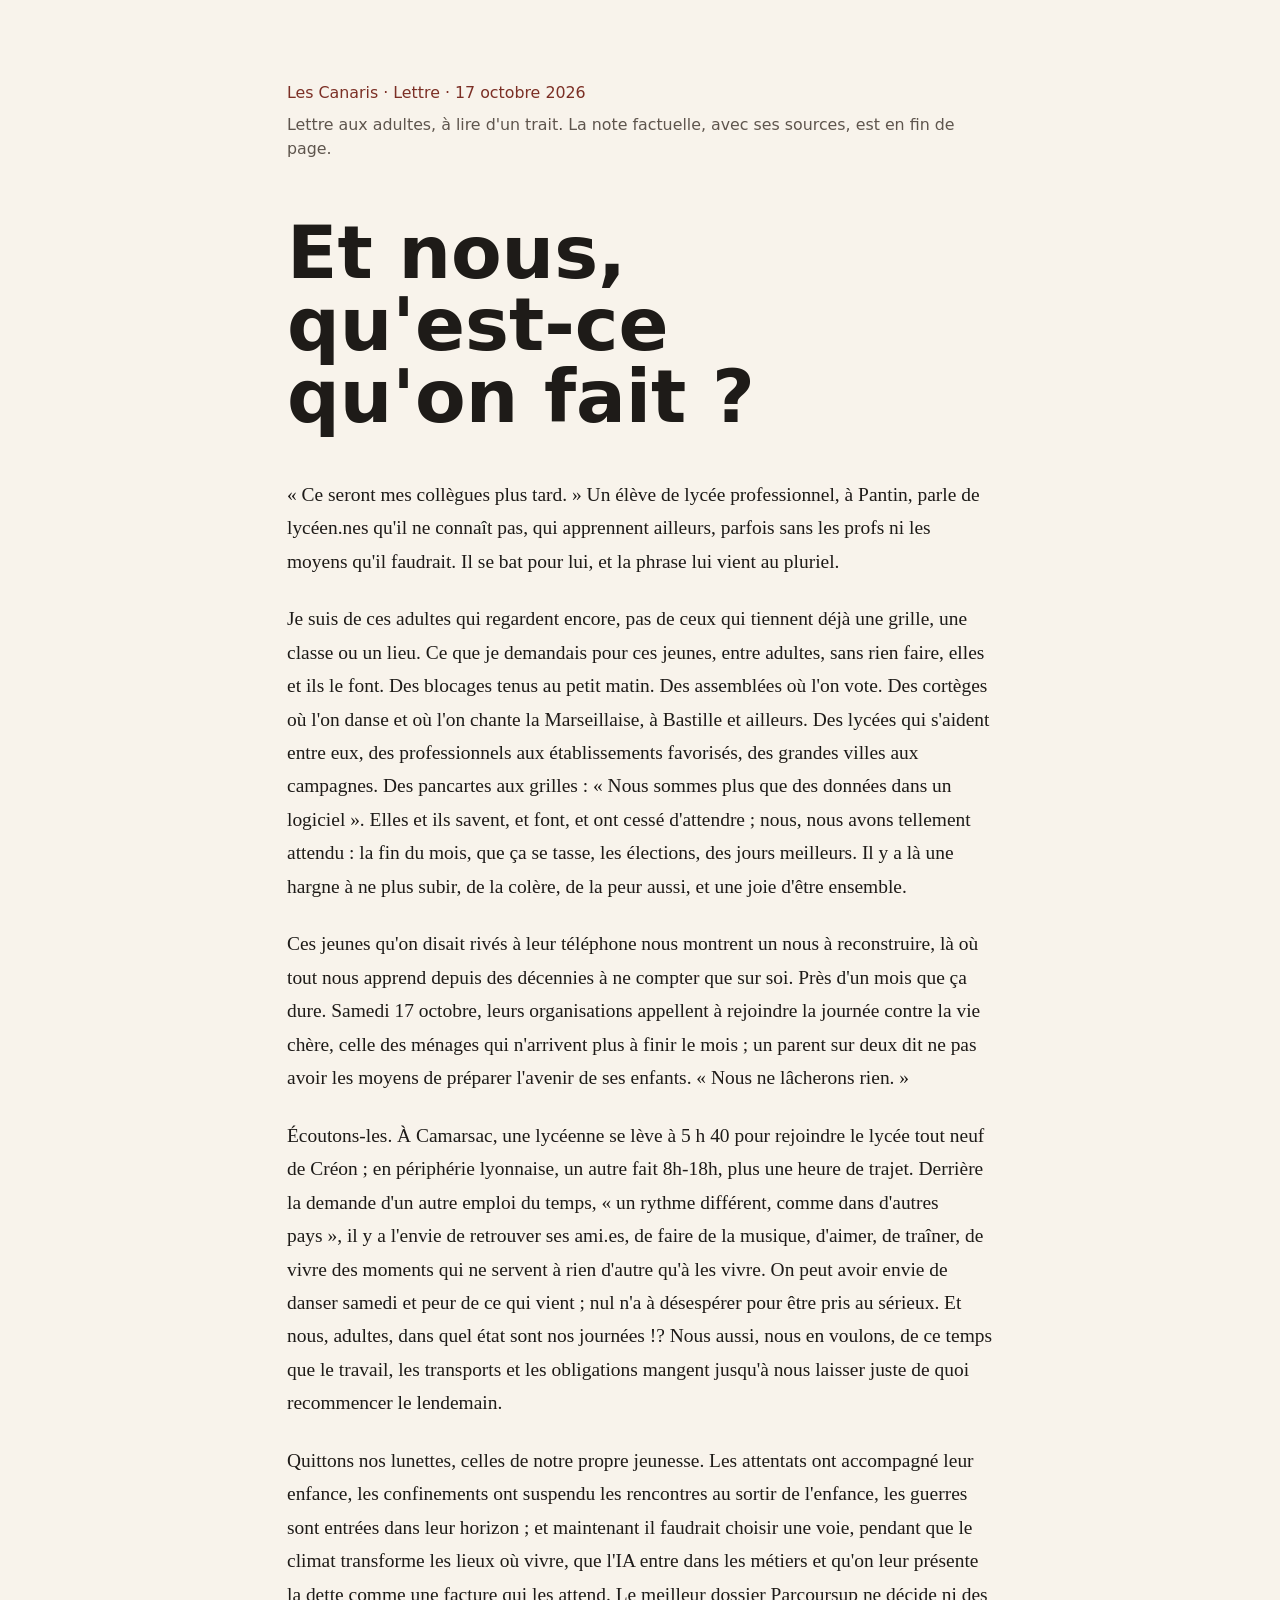
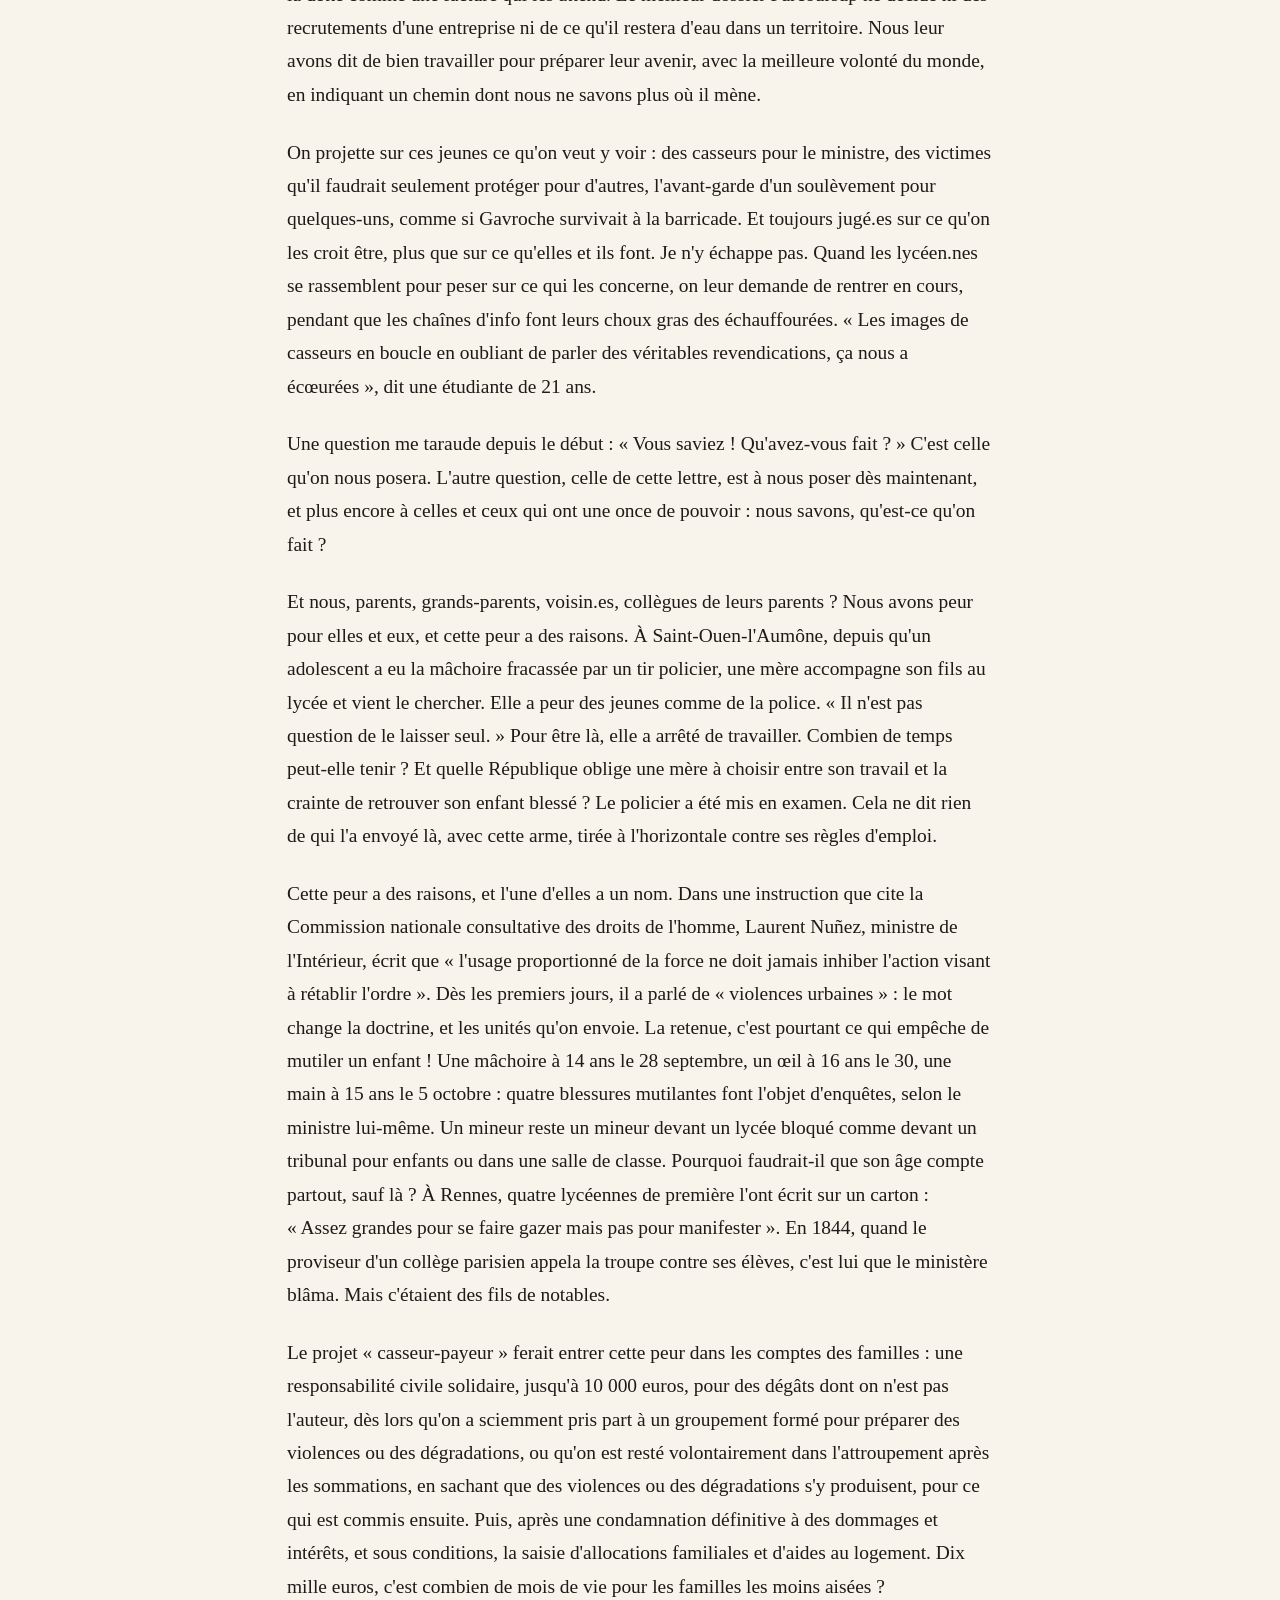
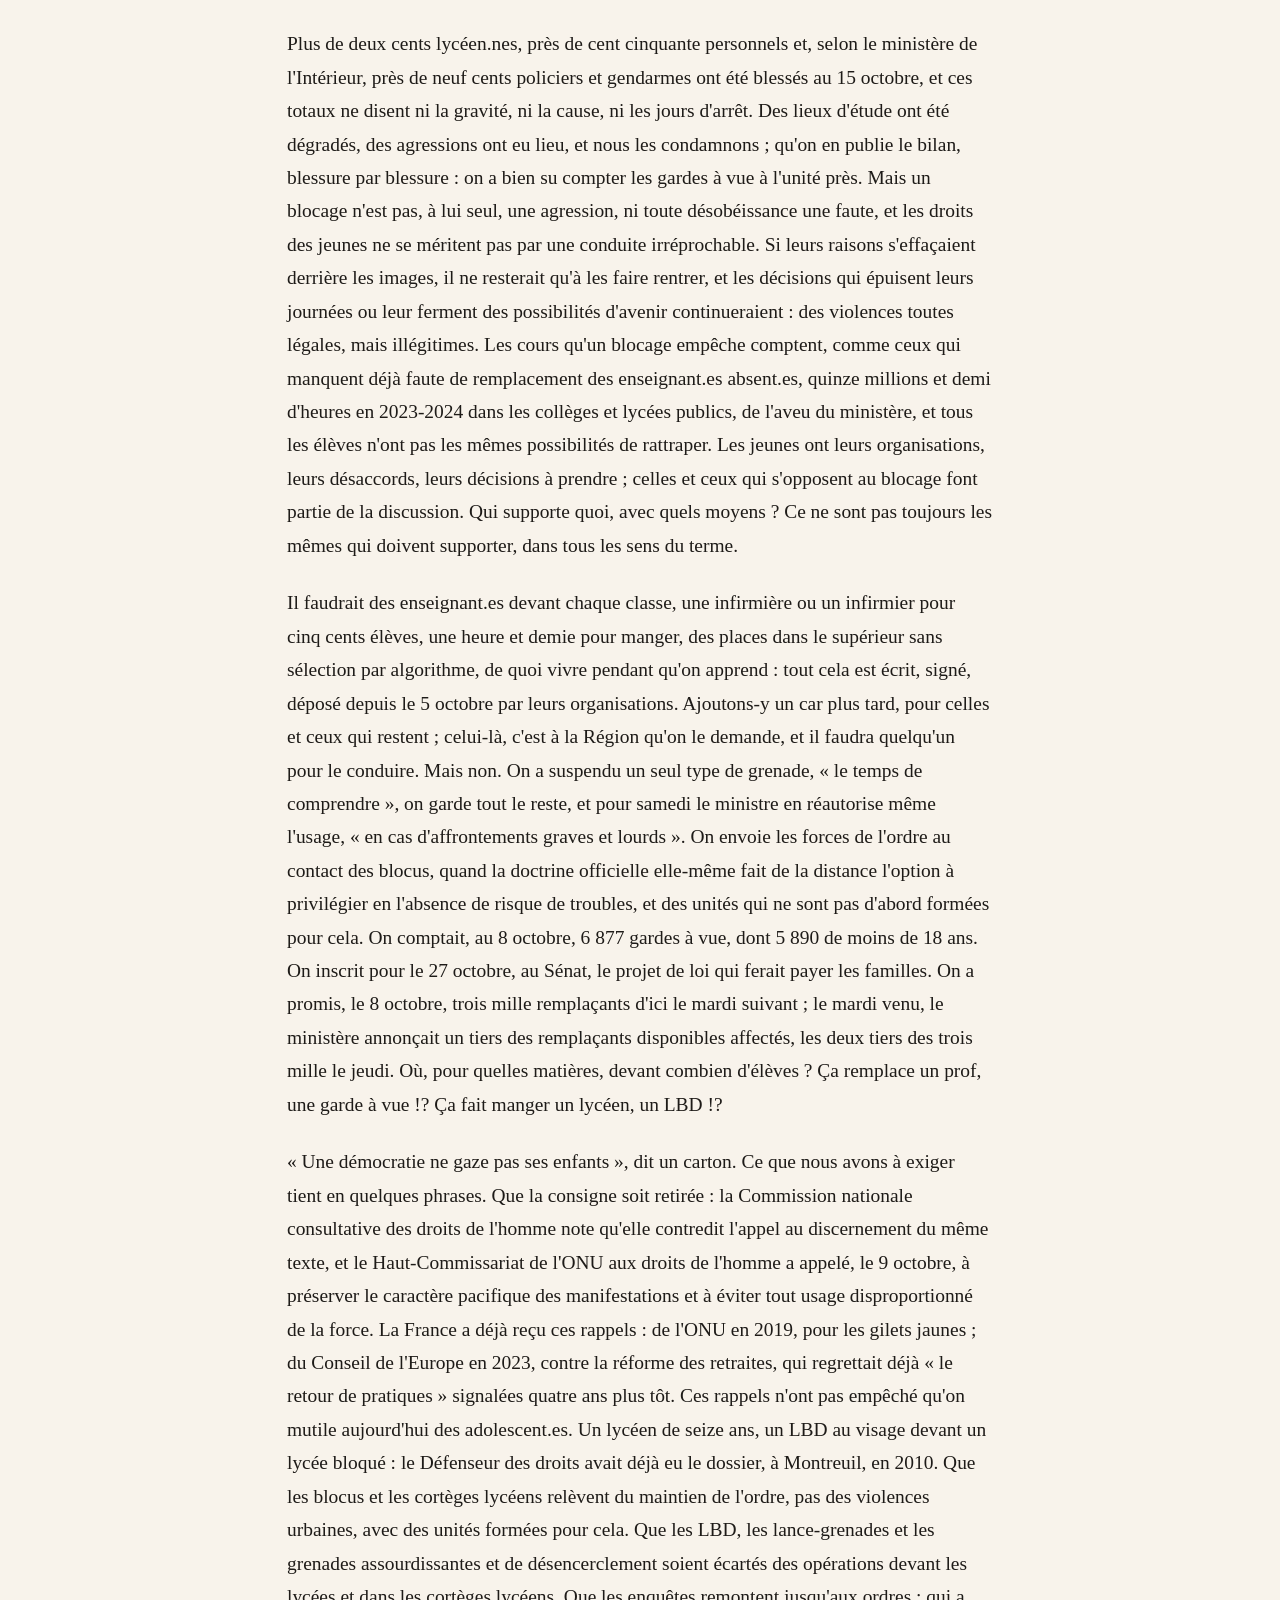
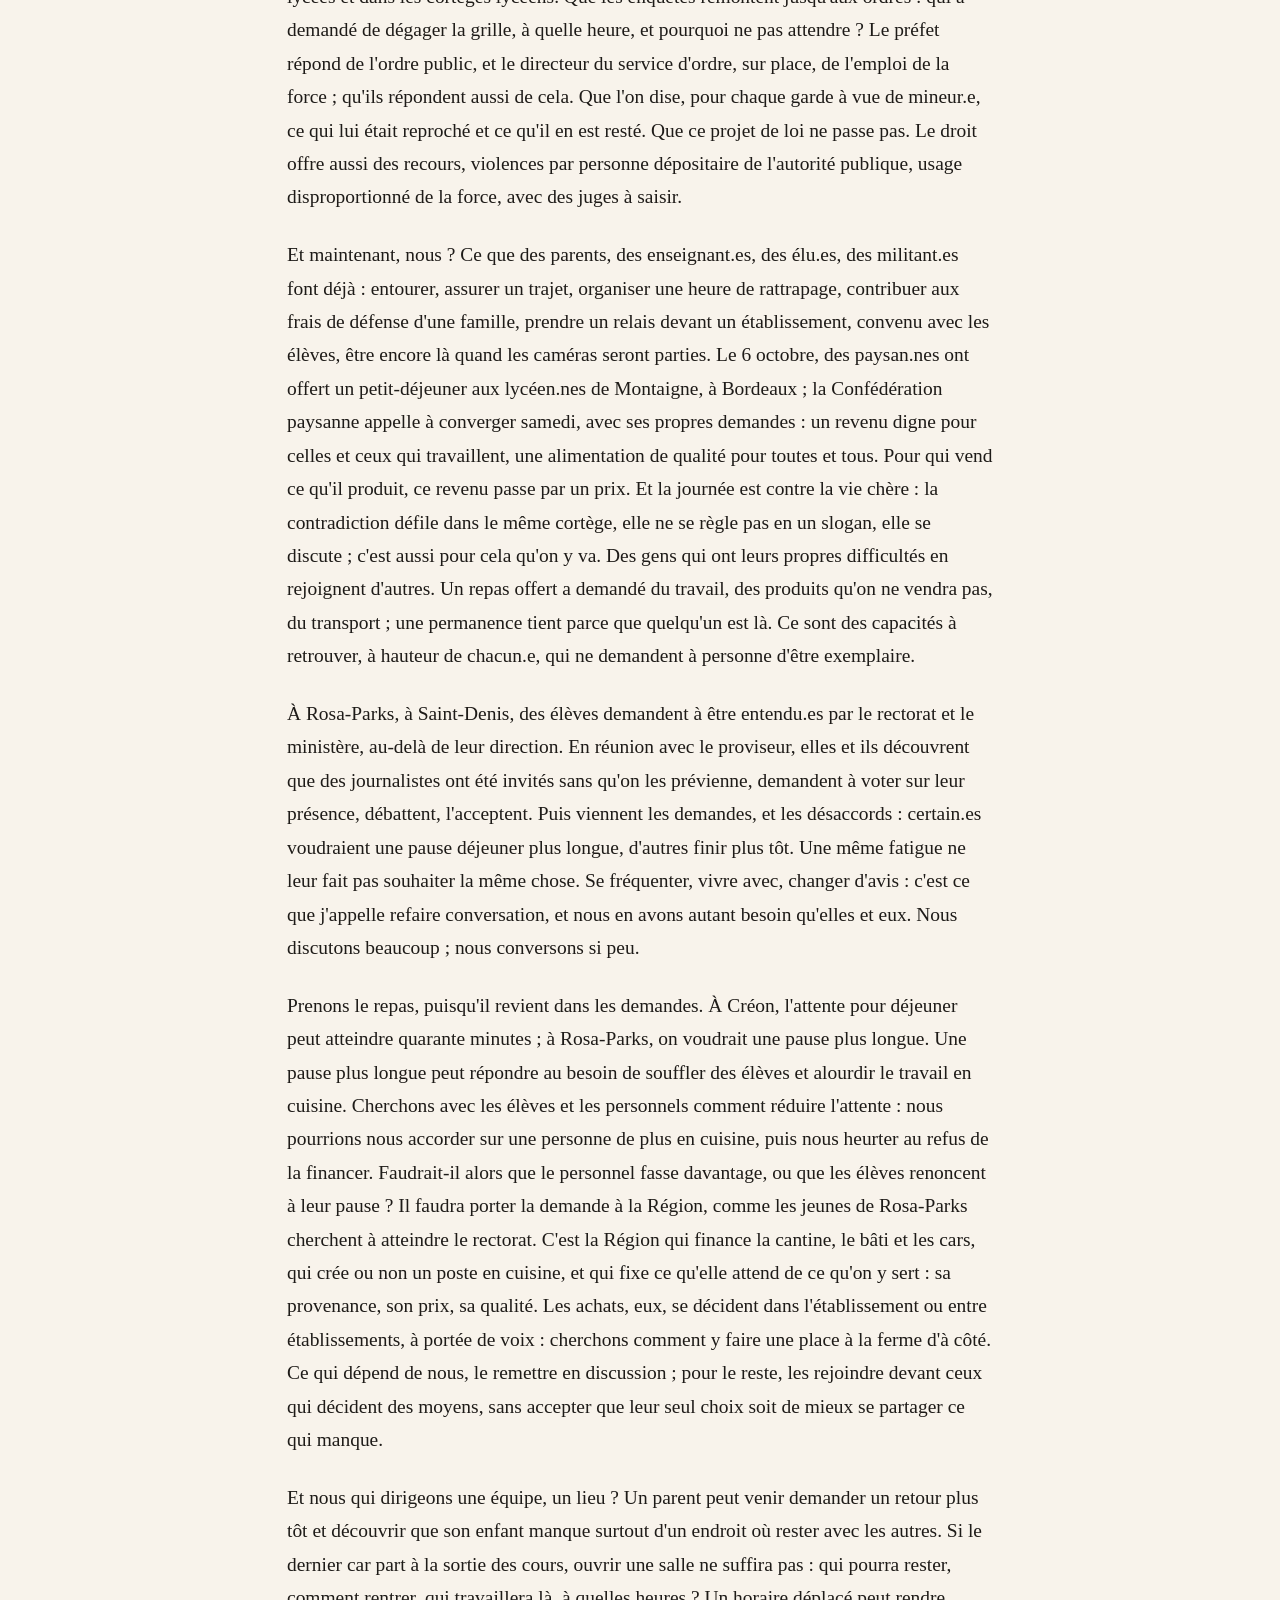
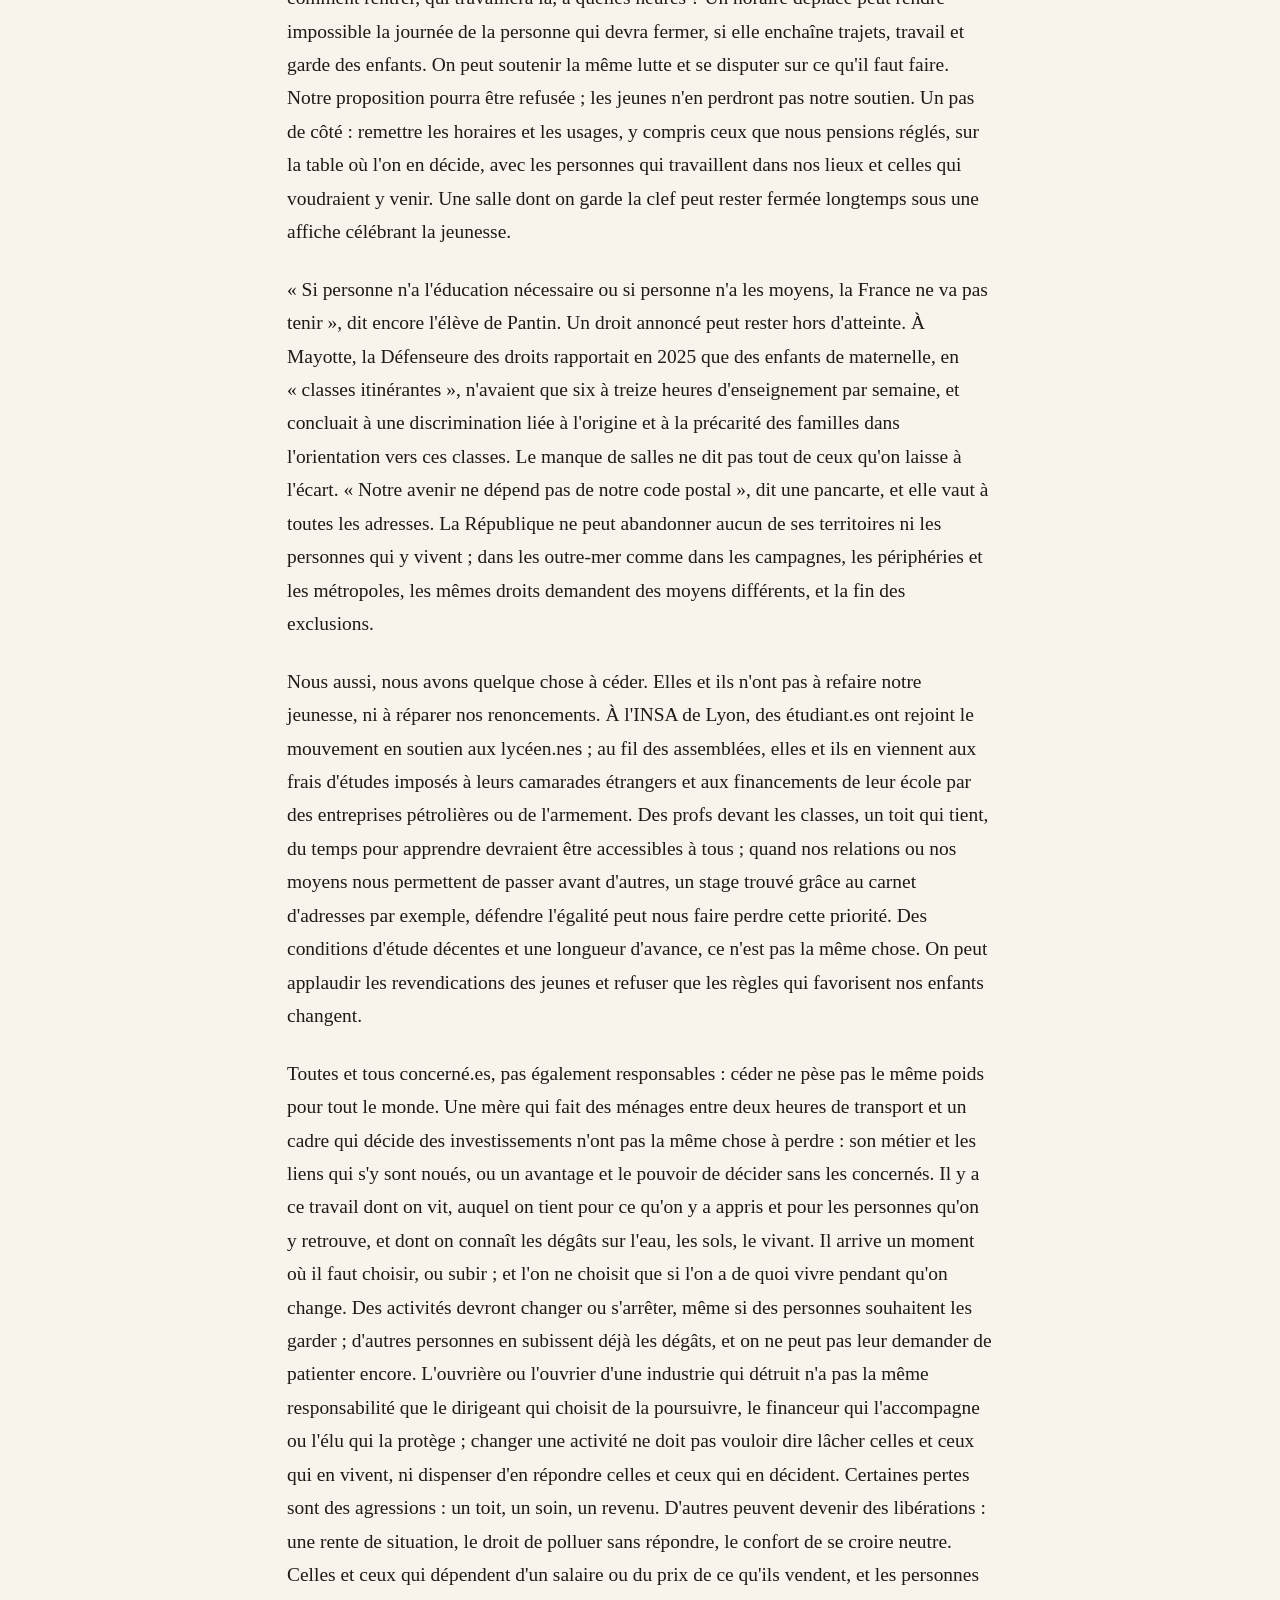
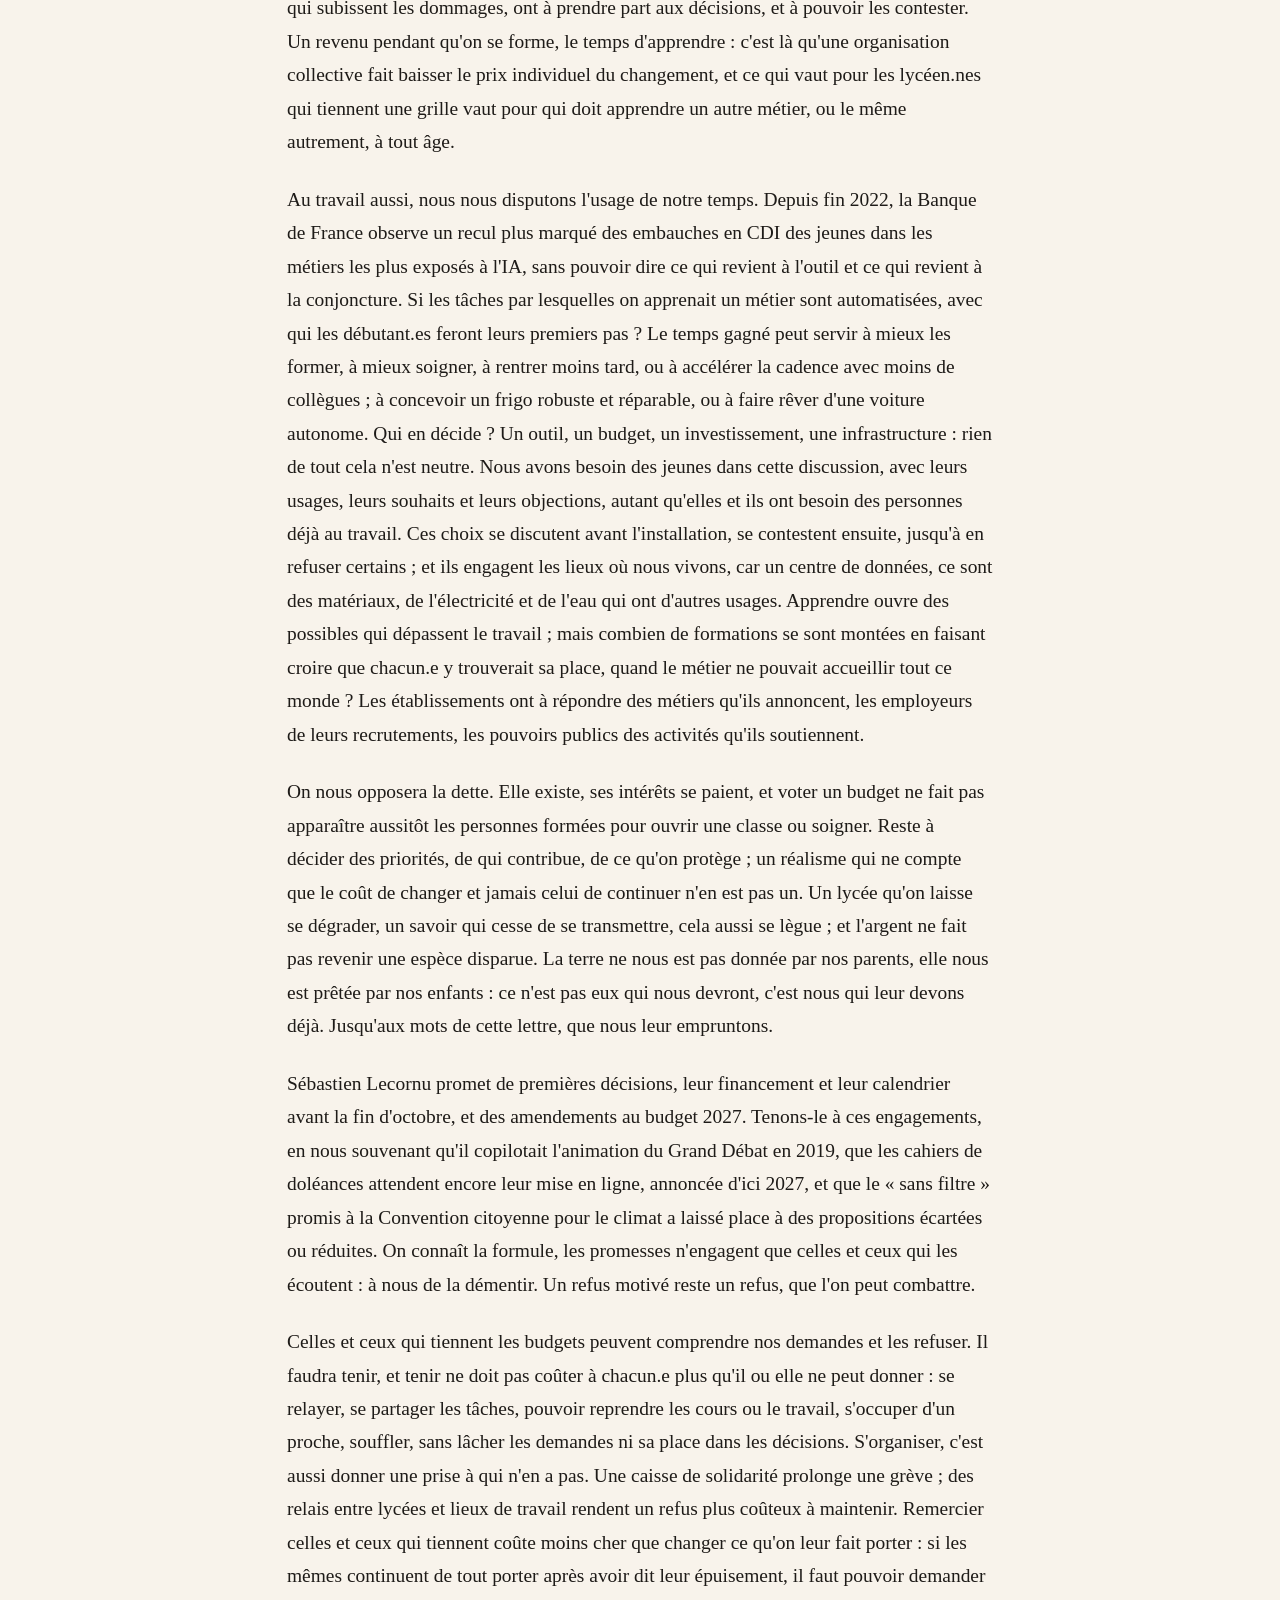
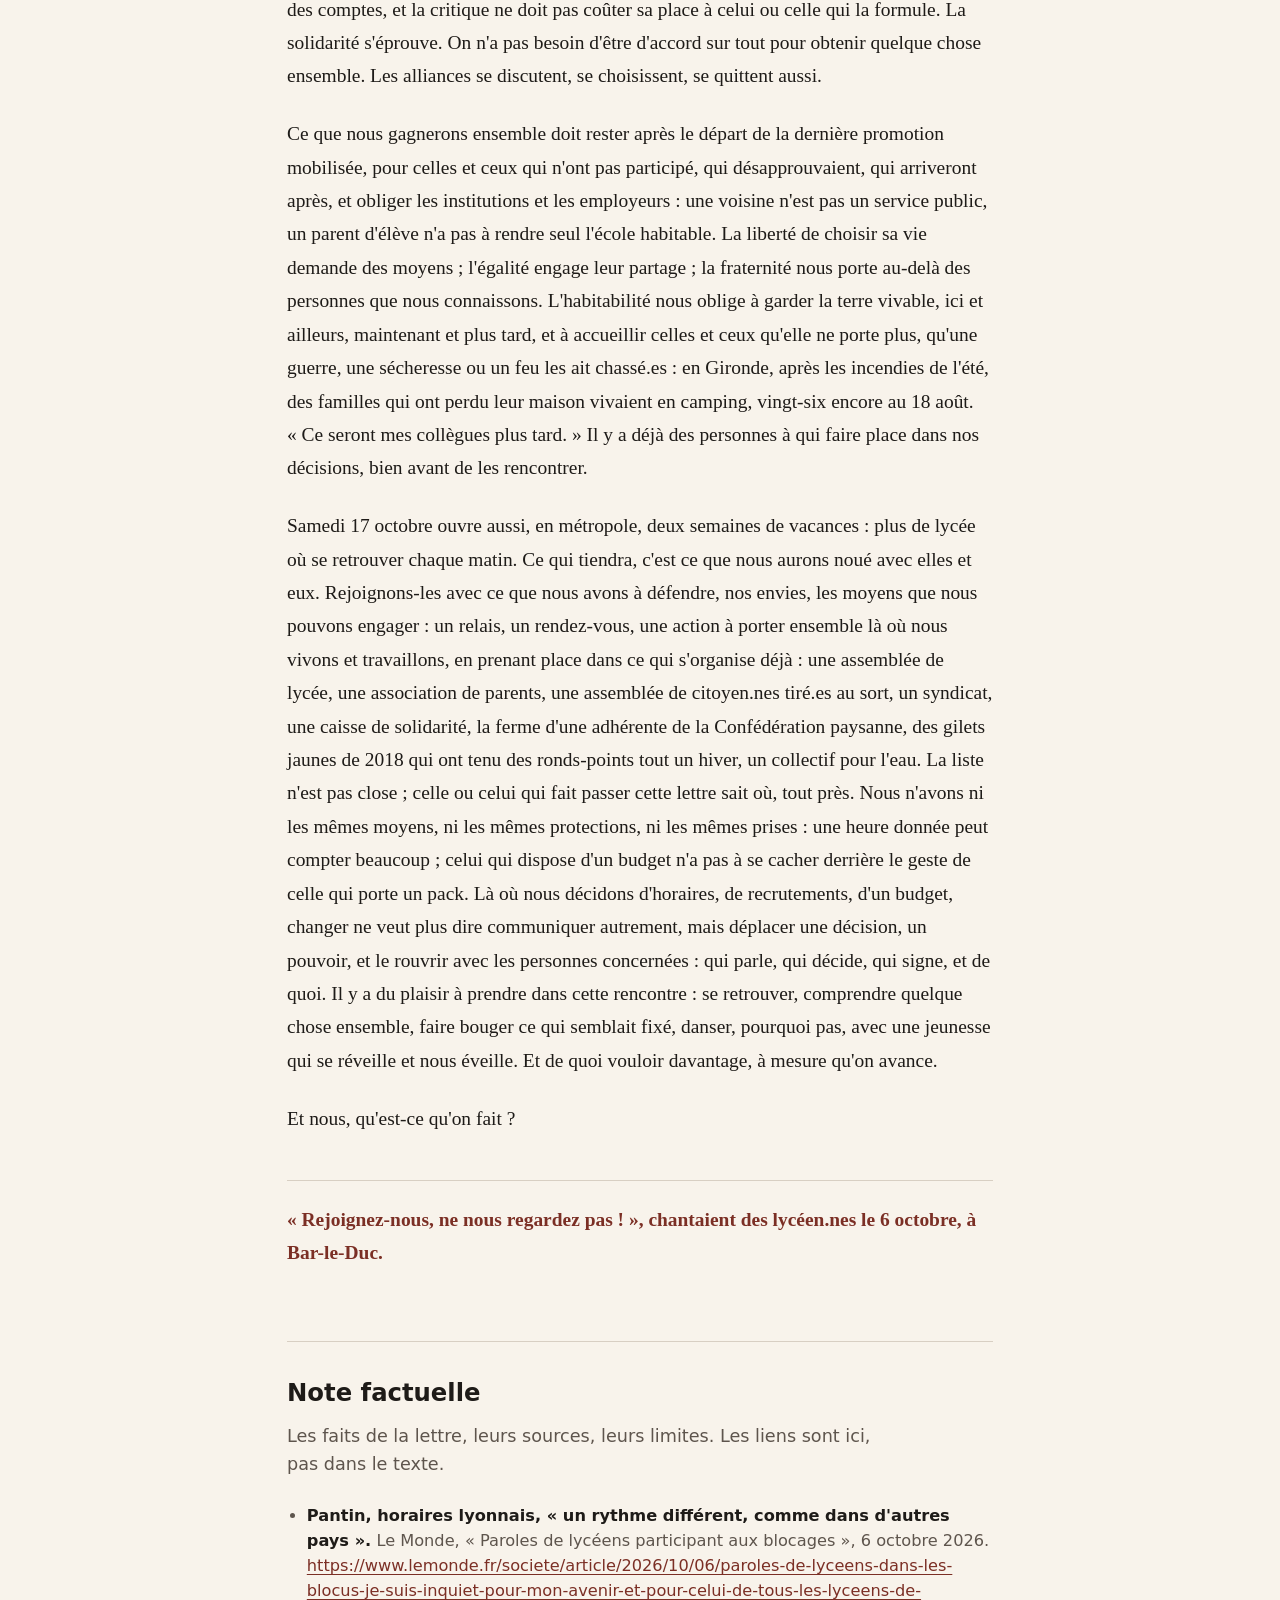
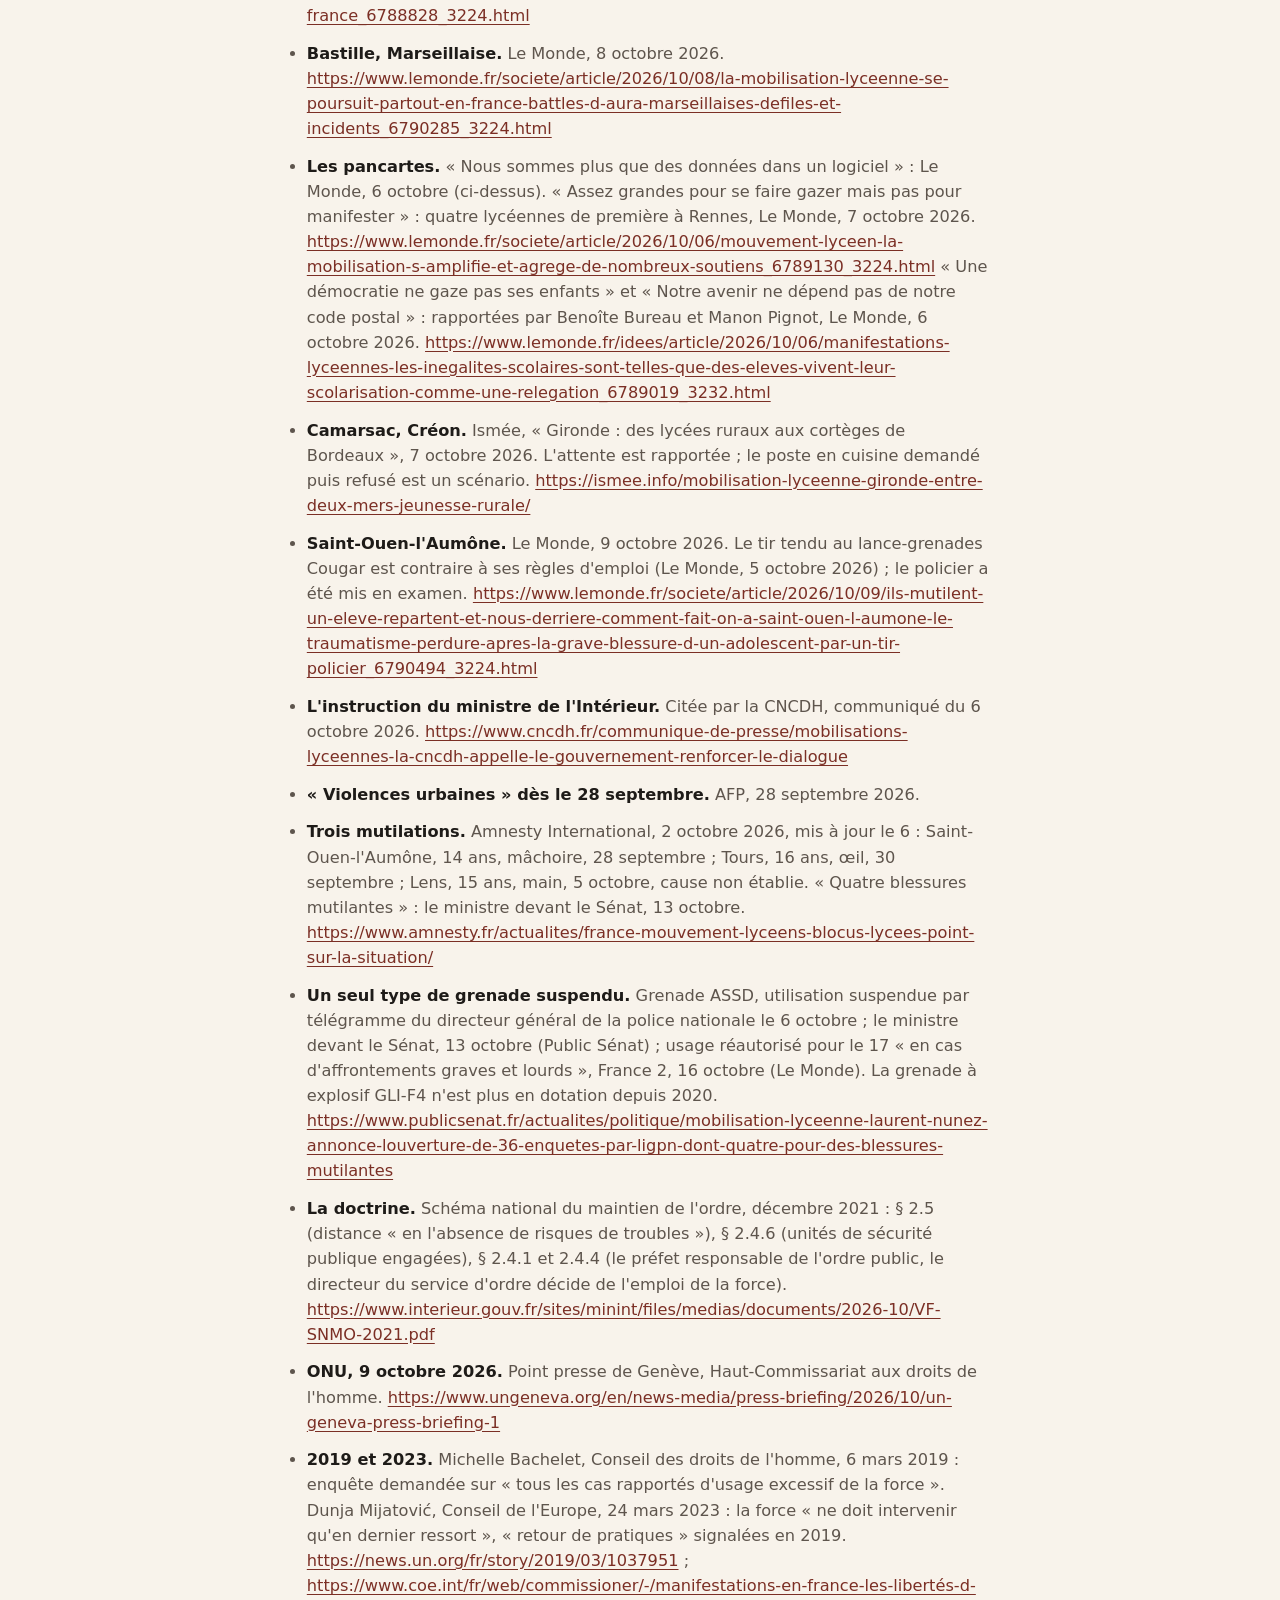
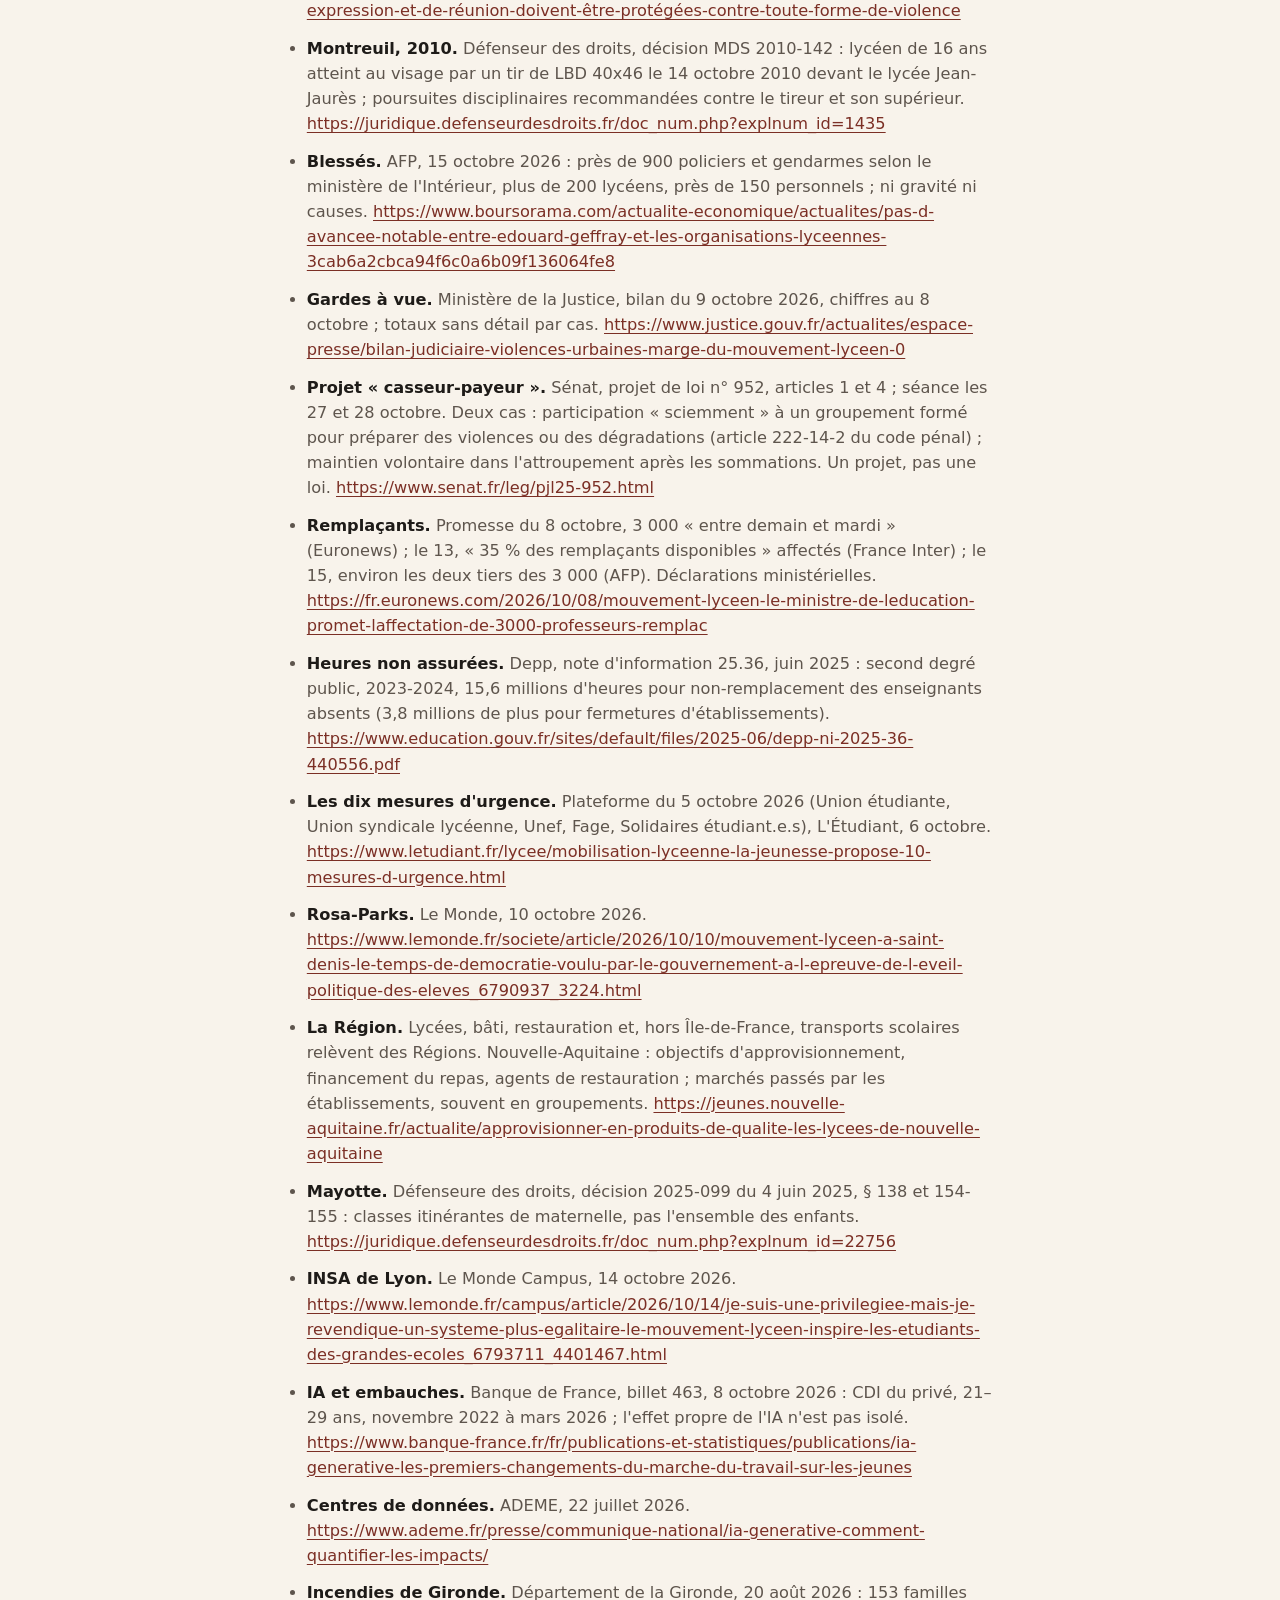
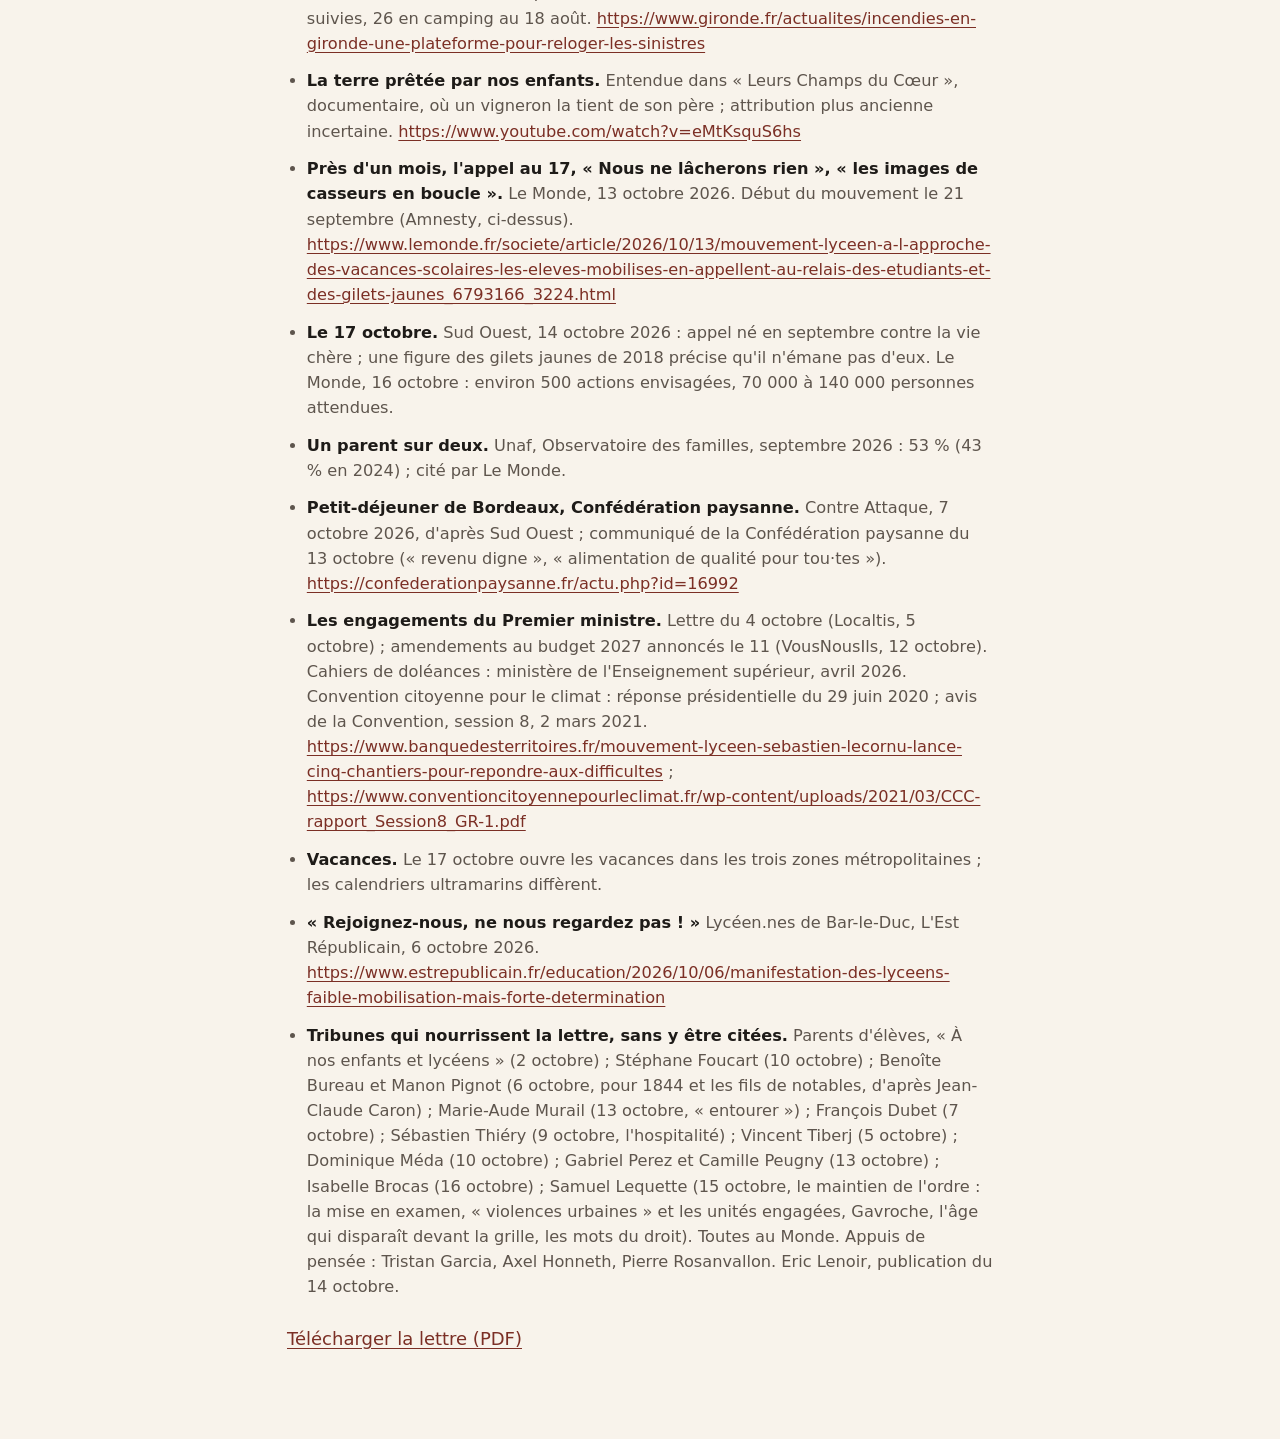
==== commit e698bb2b: "Rendre visible la dernière ligne de la lettre" ====
--- a/et-nous/index.html
+++ b/et-nous/index.html
@@ -71,7 +71,7 @@
 
       <p>Et nous, qu'est-ce qu'on fait ?</p>
 
-      <p class="spoken">« Rejoignez-nous, ne nous regardez pas ! », chantaient des lycéen.nes le 6 octobre, à Bar-le-Duc.</p>
+      <p class="closing-line">« Rejoignez-nous, ne nous regardez pas ! », chantaient des lycéen.nes le 6 octobre, à Bar-le-Duc.</p>
     </article>
 
     <section class="after-reading sources" aria-labelledby="note-factuelle">
